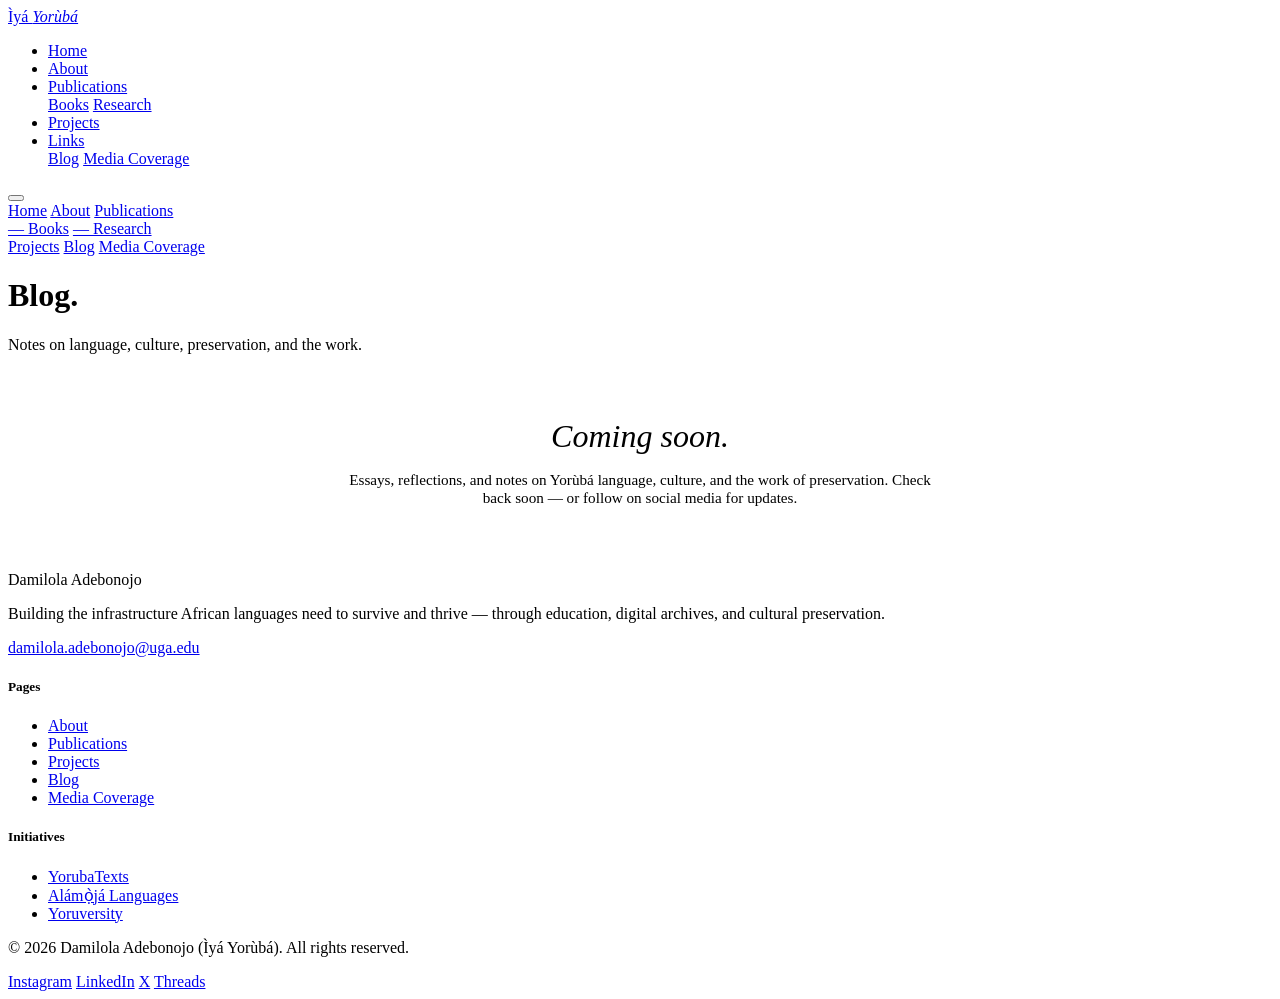
==== index.html @ c8ab8b86 "Initial site upload" ====
<!DOCTYPE html>
<html lang="en">
<head>
<meta charset="UTF-8"/>
<meta name="viewport" content="width=device-width,initial-scale=1"/>
<title>Blog — Ìyá Yorùbá</title>
<link rel="stylesheet" href="/css/style.css"/>
<link rel="stylesheet" />
<style>
.blog-grid {
  max-width: 1100px; margin: 0 auto;
  display: grid;
  grid-template-columns: repeat(3, 1fr);
  gap: 2rem;
}
.blog-card {
  background: var(--white);
  border: 1px solid var(--border);
  border-radius: 2px;
  overflow: hidden;
  transition: box-shadow .2s, transform .2s;
  cursor: pointer;
}
.blog-card:hover {
  box-shadow: 0 8px 32px rgba(44,24,16,.08);
  transform: translateY(-3px);
}
.blog-card-img {
  aspect-ratio: 16/9;
  background: var(--cream-dark);
  display: flex; align-items: center; justify-content: center;
  overflow: hidden;
}
.blog-card-img span {
  font-family: 'Cormorant Garamond', serif;
  font-size: 3rem;
  color: var(--border);
}
.blog-card-body { padding: 1.5rem; }
.blog-card-cat {
  font-size: .7rem; font-weight: 600;
  letter-spacing: .1em; text-transform: uppercase;
  color: var(--terra); margin-bottom: .6rem;
  display: block;
}
.blog-card-title {
  font-family: 'Cormorant Garamond', serif;
  font-size: 1.25rem; font-weight: 600;
  color: var(--brown); margin-bottom: .6rem;
  line-height: 1.3;
}
.blog-card-excerpt { font-size: .875rem; color: var(--muted); line-height: 1.65; margin-bottom: 1rem; }
.blog-card-date { font-size: .78rem; color: var(--border); }

.blog-empty {
  max-width: 600px; margin: 4rem auto; text-align: center;
}
.blog-empty h3 {
  font-family: 'Cormorant Garamond', serif;
  font-size: 2rem; font-weight: 400; font-style: italic;
  margin-bottom: 1rem;
}
.blog-empty p { font-size: .95rem; color: var(--muted); }

@media(max-width:768px){
  .blog-grid { grid-template-columns:1fr; }
}
</style>
</head>
<body class="page">
<nav class="nav">
  <a href="index.html" class="nav-brand">Ìyá <em>Yorùbá</em></a>
  <ul class="nav-links">
    <li class="nav-item"><a href="index.html">Home</a></li>
    <li class="nav-item"><a href="about.html">About</a></li>
    <li class="nav-item">
      <a href="publications.html">Publications</a>
      <div class="nav-dropdown">
        <a href="publications.html#books">Books</a>
        <a href="publications.html#research">Research</a>
      </div>
    </li>
    <li class="nav-item"><a href="projects.html">Projects</a></li>
    <li class="nav-item">
      <a href="#">Links</a>
      <div class="nav-dropdown">
        <a href="blog.html">Blog</a>
        <a href="media.html">Media Coverage</a>
      </div>
    </li>
  </ul>
  <button class="nav-hamburger" aria-label="Menu">
    <span></span><span></span><span></span>
  </button>
</nav>
<nav class="mobile-nav">
  <a href="index.html">Home</a>
  <a href="about.html">About</a>
  <a href="publications.html">Publications</a>
  <div class="mobile-sub">
    <a href="publications.html#books">&#8212; Books</a>
    <a href="publications.html#research">&#8212; Research</a>
  </div>
  <a href="projects.html">Projects</a>
  <a href="blog.html">Blog</a>
  <a href="media.html">Media Coverage</a>
</nav>
<main>

<div class="page-hero">
  <div class="section-inner">
    <h1>Blog.</h1>
    <p>Notes on language, culture, preservation, and the work.</p>
  </div>
</div>

<section class="section">
  <!-- When you have posts, replace the empty state with blog cards like the examples below -->

  <div class="blog-empty reveal">
    <h3>Coming soon.</h3>
    <p>Essays, reflections, and notes on Yorùbá language, culture, and the work of preservation. Check back soon — or follow on social media for updates.</p>
  </div>

  <!-- EXAMPLE CARDS — uncomment and populate when you have posts
  <div class="blog-grid">
    <article class="blog-card reveal">
      <div class="blog-card-img"><span>01</span></div>
      <div class="blog-card-body">
        <span class="blog-card-cat">Language</span>
        <h2 class="blog-card-title">Post title goes here</h2>
        <p class="blog-card-excerpt">Short excerpt — two to three sentences. Enough to make someone want to read more.</p>
        <p class="blog-card-date">April 2026</p>
      </div>
    </article>
  </div>
  -->
</section>

</main>
<script src="/js/components.js"></script>
<script src="/js/main.js"></script>
<footer>
  <div class="footer-inner">
    <div>
      <p class="footer-name">Damilola Adebonojo</p>
      <p class="footer-tagline">Building the infrastructure African languages need to survive and thrive — through education, digital archives, and cultural preservation.</p>
      <p class="footer-email" style="margin-top:1rem"><a href="mailto:damilola.adebonojo@uga.edu">damilola.adebonojo@uga.edu</a></p>
    </div>
    <div class="footer-col">
      <h5>Pages</h5>
      <ul>
        <li><a href="about.html">About</a></li>
        <li><a href="publications.html">Publications</a></li>
        <li><a href="projects.html">Projects</a></li>
        <li><a href="blog.html">Blog</a></li>
        <li><a href="media.html">Media Coverage</a></li>
      </ul>
    </div>
    <div class="footer-col">
      <h5>Initiatives</h5>
      <ul>
        <li><a href="https://yorubatexts.com" target="_blank" rel="noopener">YorubaTexts</a></li>
        <li><a href="https://alamojalanguages.com" target="_blank" rel="noopener">Alámọ̀já Languages</a></li>
        <li><a href="https://yoruversity.com" target="_blank" rel="noopener">Yoruversity</a></li>
      </ul>
    </div>
  </div>
  <div class="footer-bottom">
    <p>&copy; 2026 Damilola Adebonojo (Ìyá Yorùbá). All rights reserved.</p>
    <div class="footer-socials">
      <a href="https://www.instagram.com/iya_yoruba/" target="_blank" rel="noopener">Instagram</a>
      <a href="https://www.linkedin.com/in/iyayoruba/" target="_blank" rel="noopener">LinkedIn</a>
      <a href="https://www.x.com/iyayoruba" target="_blank" rel="noopener">X</a>
      <a href="https://www.threads.com/@iya_yoruba" target="_blank" rel="noopener">Threads</a>
    </div>
  </div>
</footer>
</body>
</html>
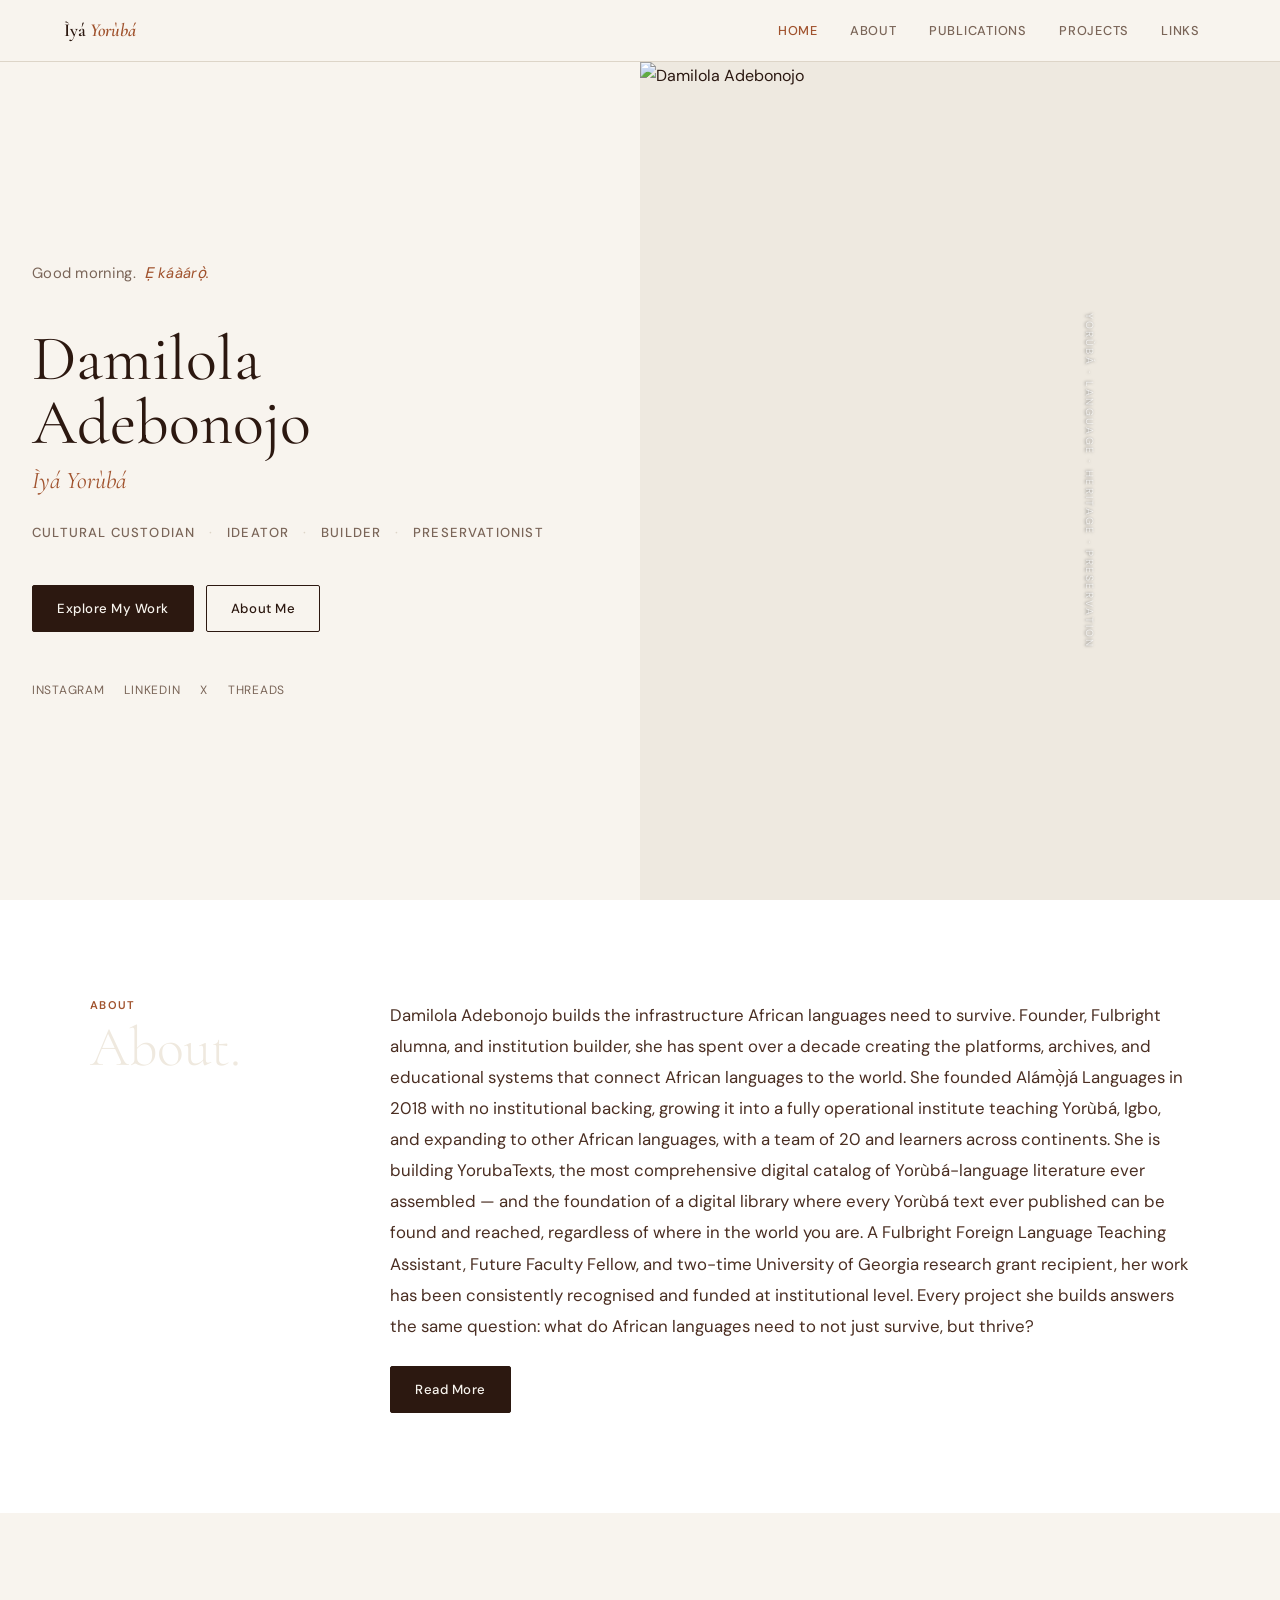
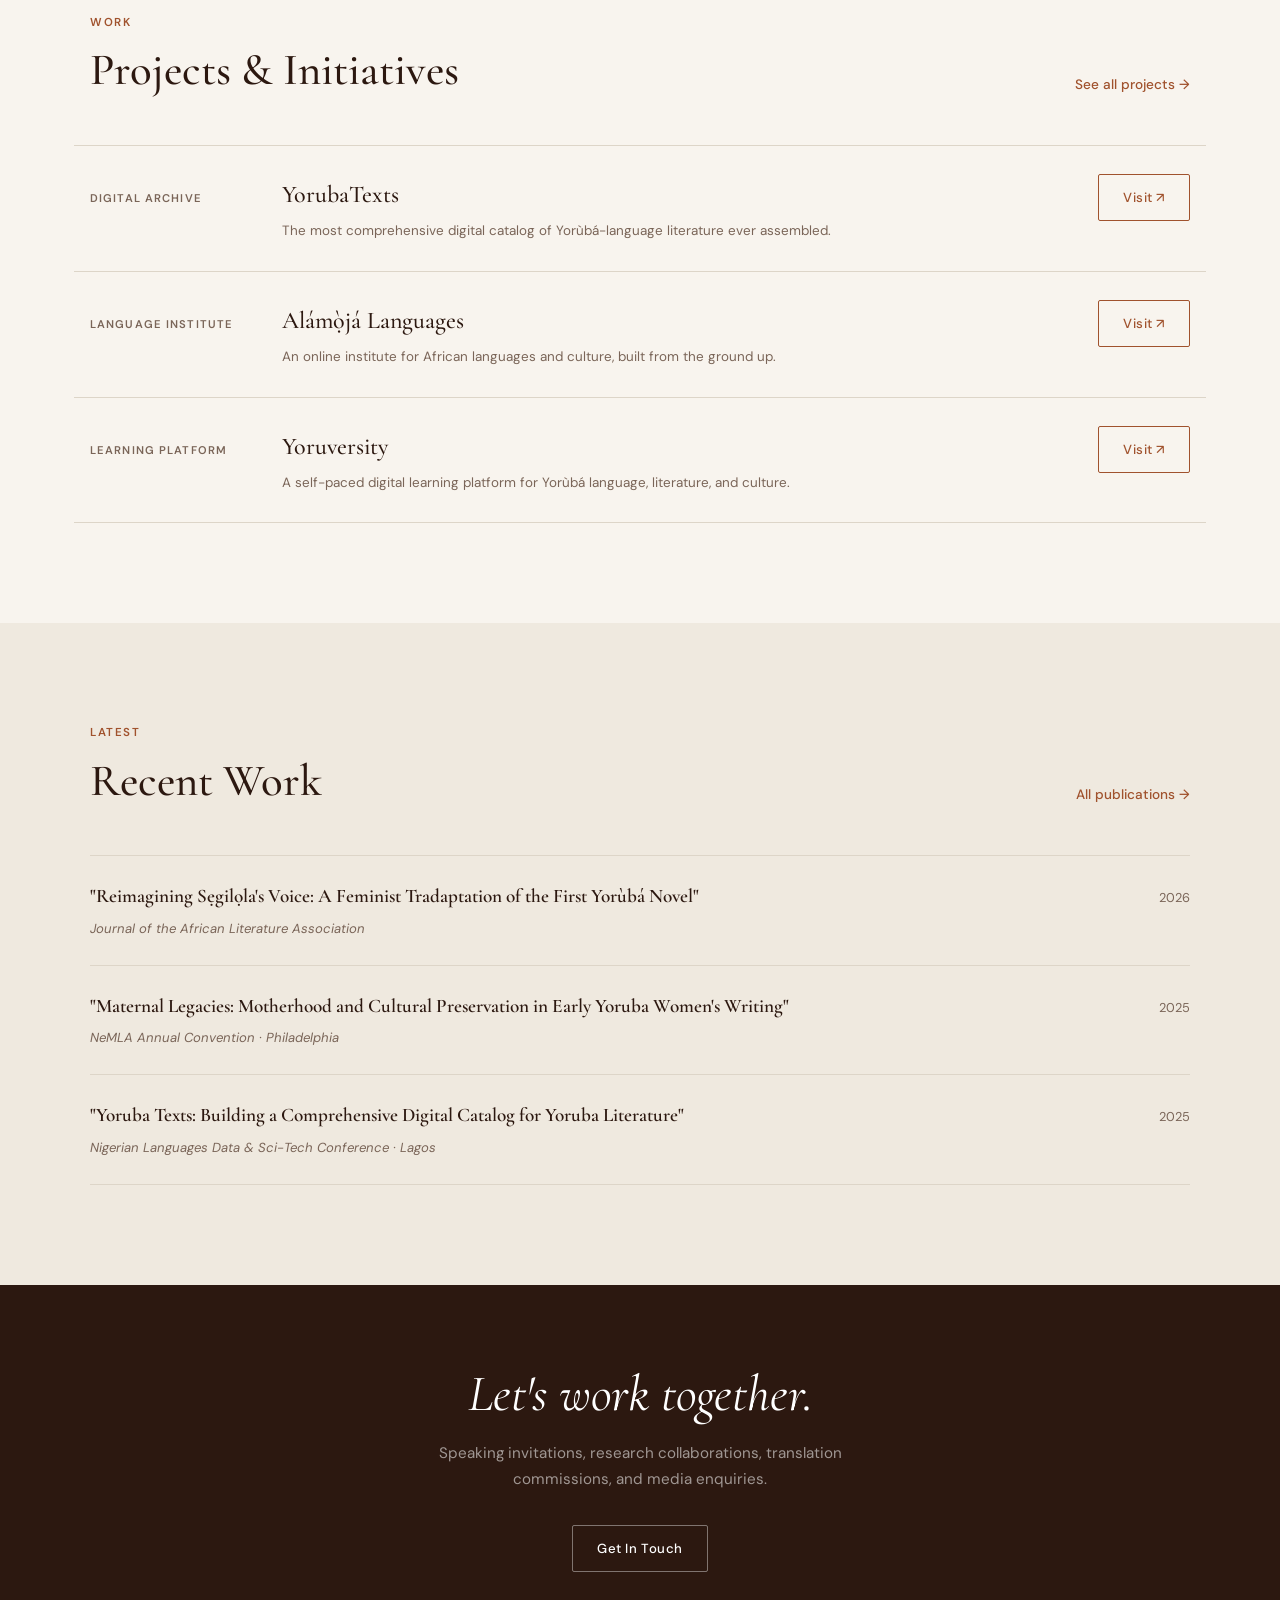
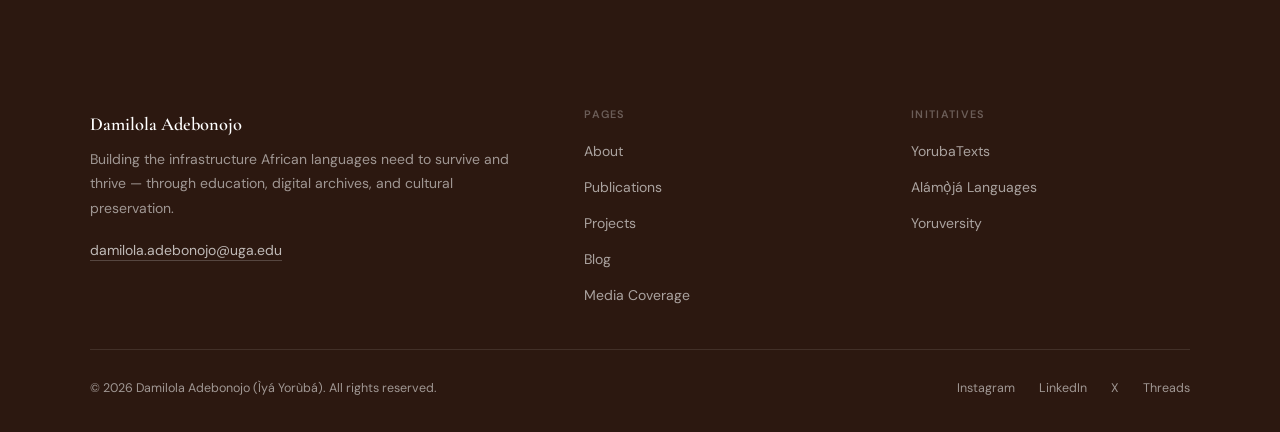
==== commit c2a8e2f4: "rebuild - fixed all pages" ====
--- a/index.html
+++ b/index.html
@@ -3,69 +3,8 @@
 <head>
 <meta charset="UTF-8"/>
 <meta name="viewport" content="width=device-width,initial-scale=1"/>
-<title>Blog — Ìyá Yorùbá</title>
-<link rel="stylesheet" href="/css/style.css"/>
-<link rel="stylesheet" />
-<style>
-.blog-grid {
-  max-width: 1100px; margin: 0 auto;
-  display: grid;
-  grid-template-columns: repeat(3, 1fr);
-  gap: 2rem;
-}
-.blog-card {
-  background: var(--white);
-  border: 1px solid var(--border);
-  border-radius: 2px;
-  overflow: hidden;
-  transition: box-shadow .2s, transform .2s;
-  cursor: pointer;
-}
-.blog-card:hover {
-  box-shadow: 0 8px 32px rgba(44,24,16,.08);
-  transform: translateY(-3px);
-}
-.blog-card-img {
-  aspect-ratio: 16/9;
-  background: var(--cream-dark);
-  display: flex; align-items: center; justify-content: center;
-  overflow: hidden;
-}
-.blog-card-img span {
-  font-family: 'Cormorant Garamond', serif;
-  font-size: 3rem;
-  color: var(--border);
-}
-.blog-card-body { padding: 1.5rem; }
-.blog-card-cat {
-  font-size: .7rem; font-weight: 600;
-  letter-spacing: .1em; text-transform: uppercase;
-  color: var(--terra); margin-bottom: .6rem;
-  display: block;
-}
-.blog-card-title {
-  font-family: 'Cormorant Garamond', serif;
-  font-size: 1.25rem; font-weight: 600;
-  color: var(--brown); margin-bottom: .6rem;
-  line-height: 1.3;
-}
-.blog-card-excerpt { font-size: .875rem; color: var(--muted); line-height: 1.65; margin-bottom: 1rem; }
-.blog-card-date { font-size: .78rem; color: var(--border); }
-
-.blog-empty {
-  max-width: 600px; margin: 4rem auto; text-align: center;
-}
-.blog-empty h3 {
-  font-family: 'Cormorant Garamond', serif;
-  font-size: 2rem; font-weight: 400; font-style: italic;
-  margin-bottom: 1rem;
-}
-.blog-empty p { font-size: .95rem; color: var(--muted); }
-
-@media(max-width:768px){
-  .blog-grid { grid-template-columns:1fr; }
-}
-</style>
+<title>Ìyá Yorùbá — Damilola Adebonojo</title>
+<link rel="stylesheet" href="style.css"/>
 </head>
 <body class="page">
 <nav class="nav">
@@ -98,8 +37,8 @@
   <a href="about.html">About</a>
   <a href="publications.html">Publications</a>
   <div class="mobile-sub">
-    <a href="publications.html#books">&#8212; Books</a>
-    <a href="publications.html#research">&#8212; Research</a>
+    <a href="publications.html#books">Books</a>
+    <a href="publications.html#research">Research</a>
   </div>
   <a href="projects.html">Projects</a>
   <a href="blog.html">Blog</a>
@@ -107,45 +46,120 @@
 </nav>
 <main>
 
-<div class="page-hero">
-  <div class="section-inner">
-    <h1>Blog.</h1>
-    <p>Notes on language, culture, preservation, and the work.</p>
+<section class="hero">
+  <div class="hero-left">
+    <p class="hero-greeting" id="greeting">Good morning. &nbsp;<em>Ẹ káàárọ̀.</em></p>
+    <h1 class="hero-name reveal">Damilola<br>Adebonojo</h1>
+    <p class="hero-alias reveal reveal-delay-1">Ìyá Yorùbá</p>
+    <p class="hero-roles reveal reveal-delay-2">
+      Cultural Custodian <span>·</span> Ideator <span>·</span> Builder <span>·</span> Preservationist
+    </p>
+    <div class="hero-ctas reveal reveal-delay-3">
+      <a href="projects.html" class="btn btn-dark">Explore My Work</a>
+      <a href="about.html" class="btn btn-outline">About Me</a>
+    </div>
+    <div class="hero-socials reveal reveal-delay-4">
+      <a href="https://www.instagram.com/iya_yoruba/" target="_blank" rel="noopener">Instagram</a>
+      <a href="https://www.linkedin.com/in/iyayoruba/" target="_blank" rel="noopener">LinkedIn</a>
+      <a href="https://www.x.com/iyayoruba" target="_blank" rel="noopener">X</a>
+      <a href="https://www.threads.com/@iya_yoruba" target="_blank" rel="noopener">Threads</a>
+    </div>
   </div>
-</div>
-
-<section class="section">
-  <!-- When you have posts, replace the empty state with blog cards like the examples below -->
-
-  <div class="blog-empty reveal">
-    <h3>Coming soon.</h3>
-    <p>Essays, reflections, and notes on Yorùbá language, culture, and the work of preservation. Check back soon — or follow on social media for updates.</p>
+  <div class="hero-right">
+    <img id="hero-photo" src="" alt="Damilola Adebonojo" class="hero-photo"/>
+    <span class="hero-vertical">Yorùbá · Language · Heritage · Preservation</span>
   </div>
-
-  <!-- EXAMPLE CARDS — uncomment and populate when you have posts
-  <div class="blog-grid">
-    <article class="blog-card reveal">
-      <div class="blog-card-img"><span>01</span></div>
-      <div class="blog-card-body">
-        <span class="blog-card-cat">Language</span>
-        <h2 class="blog-card-title">Post title goes here</h2>
-        <p class="blog-card-excerpt">Short excerpt — two to three sentences. Enough to make someone want to read more.</p>
-        <p class="blog-card-date">April 2026</p>
-      </div>
-    </article>
-  </div>
-  -->
 </section>
 
+<section class="home-about">
+  <div class="home-about-inner">
+    <div class="home-about-label reveal">
+      <span>About</span>
+      About.
+    </div>
+    <div class="home-about-body reveal">
+      <p>Damilola Adebonojo builds the infrastructure African languages need to survive. Founder, Fulbright alumna, and institution builder, she has spent over a decade creating the platforms, archives, and educational systems that connect African languages to the world. She founded Alámọ̀já Languages in 2018 with no institutional backing, growing it into a fully operational institute teaching Yorùbá, Igbo, and expanding to other African languages, with a team of 20 and learners across continents. She is building YorubaTexts, the most comprehensive digital catalog of Yorùbá-language literature ever assembled — and the foundation of a digital library where every Yorùbá text ever published can be found and reached, regardless of where in the world you are. A Fulbright Foreign Language Teaching Assistant, Future Faculty Fellow, and two-time University of Georgia research grant recipient, her work has been consistently recognised and funded at institutional level. Every project she builds answers the same question: what do African languages need to not just survive, but thrive?</p>
+      <a href="about.html" class="btn btn-dark">Read More</a>
+    </div>
+  </div>
+</section>
+
+<section class="home-projects">
+  <div class="home-projects-inner">
+    <div class="home-projects-header reveal">
+      <div>
+        <span class="section-eyebrow">Work</span>
+        <h2 class="section-title" style="margin-bottom:0">Projects &amp; Initiatives</h2>
+      </div>
+      <a href="projects.html" class="link-arrow">See all projects &rarr;</a>
+    </div>
+    <div class="project-list">
+      <div class="project-entry reveal">
+        <span class="project-entry-label">Digital Archive</span>
+        <div class="project-entry-name">YorubaTexts<small>The most comprehensive digital catalog of Yorùbá-language literature ever assembled.</small></div>
+        <a href="https://yorubatexts.com" target="_blank" rel="noopener" class="btn btn-ghost">Visit &nearr;</a>
+      </div>
+      <div class="project-entry reveal reveal-delay-1">
+        <span class="project-entry-label">Language Institute</span>
+        <div class="project-entry-name">Alámọ̀já Languages<small>An online institute for African languages and culture, built from the ground up.</small></div>
+        <a href="https://alamojalanguages.com" target="_blank" rel="noopener" class="btn btn-ghost">Visit &nearr;</a>
+      </div>
+      <div class="project-entry reveal reveal-delay-2">
+        <span class="project-entry-label">Learning Platform</span>
+        <div class="project-entry-name">Yoruversity<small>A self-paced digital learning platform for Yorùbá language, literature, and culture.</small></div>
+        <a href="https://yoruversity.com" target="_blank" rel="noopener" class="btn btn-ghost">Visit &nearr;</a>
+      </div>
+    </div>
+  </div>
+</section>
+
+<section class="home-recent">
+  <div class="home-recent-inner">
+    <div class="home-recent-header reveal">
+      <div>
+        <span class="section-eyebrow">Latest</span>
+        <h2 class="section-title" style="margin-bottom:0">Recent Work</h2>
+      </div>
+      <a href="publications.html" class="link-arrow">All publications &rarr;</a>
+    </div>
+    <div class="recent-list">
+      <div class="recent-item reveal">
+        <div>
+          <p class="recent-item-title">"Reimagining Sẹgilọla's Voice: A Feminist Tradaptation of the First Yorùbá Novel"</p>
+          <p class="recent-item-meta">Journal of the African Literature Association</p>
+        </div>
+        <span class="recent-item-year">2026</span>
+      </div>
+      <div class="recent-item reveal reveal-delay-1">
+        <div>
+          <p class="recent-item-title">"Maternal Legacies: Motherhood and Cultural Preservation in Early Yoruba Women's Writing"</p>
+          <p class="recent-item-meta">NeMLA Annual Convention · Philadelphia</p>
+        </div>
+        <span class="recent-item-year">2025</span>
+      </div>
+      <div class="recent-item reveal reveal-delay-2">
+        <div>
+          <p class="recent-item-title">"Yoruba Texts: Building a Comprehensive Digital Catalog for Yoruba Literature"</p>
+          <p class="recent-item-meta">Nigerian Languages Data &amp; Sci-Tech Conference · Lagos</p>
+        </div>
+        <span class="recent-item-year">2025</span>
+      </div>
+    </div>
+  </div>
+</section>
+
+<section class="contact-strip">
+  <h2>Let's work together.</h2>
+  <p>Speaking invitations, research collaborations, translation commissions, and media enquiries.</p>
+  <a href="mailto:damilola.adebonojo@uga.edu" class="btn btn-outline">Get In Touch</a>
+</section>
 </main>
-<script src="/js/components.js"></script>
-<script src="/js/main.js"></script>
 <footer>
   <div class="footer-inner">
     <div>
       <p class="footer-name">Damilola Adebonojo</p>
       <p class="footer-tagline">Building the infrastructure African languages need to survive and thrive — through education, digital archives, and cultural preservation.</p>
-      <p class="footer-email" style="margin-top:1rem"><a href="mailto:damilola.adebonojo@uga.edu">damilola.adebonojo@uga.edu</a></p>
+      <p class="footer-email"><a href="mailto:damilola.adebonojo@uga.edu">damilola.adebonojo@uga.edu</a></p>
     </div>
     <div class="footer-col">
       <h5>Pages</h5>
@@ -176,5 +190,6 @@
     </div>
   </div>
 </footer>
+<script src="main.js"></script>
 </body>
-</html>
+</html>
--- a/style.css
+++ b/style.css
@@ -0,0 +1,403 @@
+@import url('https://fonts.googleapis.com/css2?family=Cormorant+Garamond:ital,wght@0,300;0,400;0,500;0,600;0,700;1,300;1,400;1,600&family=DM+Sans:ital,opsz,wght@0,9..40,300;0,9..40,400;0,9..40,500;1,9..40,300&display=swap');
+
+:root {
+  --cream:       #F8F4EE;
+  --cream-dark:  #EFE9DF;
+  --white:       #FFFFFF;
+  --brown:       #2C1810;
+  --brown-mid:   #4A2E22;
+  --terra:       #A0522D;
+  --terra-light: #C47A52;
+  --terra-pale:  #F0DDD0;
+  --gold:        #B8963E;
+  --muted:       #7A6558;
+  --border:      #DDD5C8;
+  --nav-h:       62px;
+}
+
+*, *::before, *::after { box-sizing: border-box; margin: 0; padding: 0; }
+html { scroll-behavior: smooth; }
+body {
+  font-family: 'DM Sans', sans-serif;
+  background: var(--cream);
+  color: var(--brown);
+  font-size: 16px;
+  line-height: 1.75;
+  overflow-x: hidden;
+}
+img { display: block; max-width: 100%; }
+a { color: inherit; text-decoration: none; }
+ul { list-style: none; }
+h1,h2,h3,h4,h5 { font-family: 'Cormorant Garamond', serif; line-height: 1.15; }
+
+/* Empty image placeholder */
+img[src=""], img:not([src]) {
+  background: var(--cream-dark);
+  min-height: 200px;
+}
+
+/* NAV */
+.nav {
+  position: fixed; top: 0; left: 0; right: 0; z-index: 200;
+  height: var(--nav-h);
+  display: flex; align-items: center; justify-content: space-between;
+  padding: 0 5%;
+  background: rgba(248,244,238,0.96);
+  backdrop-filter: blur(12px);
+  border-bottom: 1px solid var(--border);
+}
+.nav-brand {
+  font-family: 'Cormorant Garamond', serif;
+  font-size: 1.15rem; font-weight: 600;
+  color: var(--brown); white-space: nowrap; flex-shrink: 0;
+}
+.nav-brand em { font-style: italic; color: var(--terra); }
+
+.nav-links { display: flex; gap: 0; align-items: center; }
+.nav-item { position: relative; }
+.nav-item > a {
+  display: block; padding: 0 1rem;
+  font-size: .8rem; font-weight: 500;
+  letter-spacing: .06em; text-transform: uppercase;
+  color: var(--muted);
+  height: var(--nav-h); line-height: var(--nav-h);
+  transition: color .2s; white-space: nowrap;
+}
+.nav-item > a:hover, .nav-item > a.active { color: var(--terra); }
+
+.nav-dropdown {
+  position: absolute; top: calc(var(--nav-h) - 1px); left: 0;
+  min-width: 180px; background: var(--white);
+  border: 1px solid var(--border); border-top: 2px solid var(--terra);
+  padding: .5rem 0;
+  opacity: 0; visibility: hidden; transform: translateY(6px);
+  transition: all .2s; z-index: 300;
+}
+.nav-item:hover .nav-dropdown { opacity: 1; visibility: visible; transform: translateY(0); }
+.nav-dropdown a {
+  display: block; padding: .6rem 1.25rem;
+  font-size: .8rem; font-weight: 500;
+  color: var(--muted); transition: color .15s, background .15s;
+}
+.nav-dropdown a:hover { color: var(--terra); background: var(--cream); }
+
+.nav-hamburger {
+  display: none; flex-direction: column; gap: 5px;
+  background: none; border: none; cursor: pointer; padding: 4px; flex-shrink: 0;
+}
+.nav-hamburger span { display: block; width: 22px; height: 1.5px; background: var(--brown); border-radius: 1px; }
+
+/* MOBILE NAV */
+.mobile-nav {
+  display: none; position: fixed;
+  top: var(--nav-h); left: 0; right: 0; bottom: 0;
+  background: var(--cream); z-index: 199;
+  padding: 2rem 5%; flex-direction: column;
+  border-top: 1px solid var(--border); overflow-y: auto;
+}
+.mobile-nav.open { display: flex; }
+.mobile-nav > a {
+  font-family: 'Cormorant Garamond', serif;
+  font-size: 1.75rem; font-weight: 400; color: var(--brown);
+  padding: .65rem 0; border-bottom: 1px solid var(--border); transition: color .2s;
+}
+.mobile-nav > a:hover { color: var(--terra); }
+.mobile-sub { display: flex; flex-direction: column; padding-left: 1.5rem; }
+.mobile-sub a {
+  font-family: 'Cormorant Garamond', serif;
+  font-size: 1.2rem; color: var(--muted);
+  padding: .4rem 0; border-bottom: 1px solid var(--cream-dark);
+}
+.mobile-sub a:hover { color: var(--terra); }
+
+/* PAGE */
+.page { padding-top: var(--nav-h); min-height: 100vh; }
+.section { padding: 90px 5%; }
+.section-inner { max-width: 1100px; margin: 0 auto; }
+.narrow { max-width: 720px; margin: 0 auto; }
+
+.section-eyebrow {
+  font-size: .72rem; font-weight: 600; letter-spacing: .14em;
+  text-transform: uppercase; color: var(--terra);
+  margin-bottom: .75rem; display: block;
+}
+.section-title { font-size: clamp(1.8rem,3.5vw,2.8rem); font-weight: 500; margin-bottom: 1.5rem; }
+.section-lead { font-size: 1rem; color: var(--muted); line-height: 1.8; max-width: 620px; margin-bottom: 3rem; }
+
+.page-hero { padding: 80px 5% 60px; border-bottom: 1px solid var(--border); }
+.page-hero h1 { font-size: clamp(2.5rem,5vw,4rem); font-weight: 400; font-style: italic; margin-bottom: .75rem; }
+.page-hero p { font-size: 1rem; color: var(--muted); max-width: 560px; }
+
+/* BUTTONS */
+.btn {
+  display: inline-flex; align-items: center; gap: 7px;
+  padding: .7rem 1.5rem;
+  font-family: 'DM Sans', sans-serif; font-size: .825rem; font-weight: 500;
+  letter-spacing: .04em; border-radius: 2px; cursor: pointer;
+  transition: all .2s; border: 1.5px solid transparent; white-space: nowrap;
+  text-decoration: none;
+}
+.btn-dark  { background: var(--brown); color: var(--cream); border-color: var(--brown); }
+.btn-dark:hover  { background: var(--brown-mid); border-color: var(--brown-mid); }
+.btn-outline { background: transparent; color: var(--brown); border-color: var(--brown); }
+.btn-outline:hover { background: var(--brown); color: var(--cream); }
+.btn-terra { background: var(--terra); color: #fff; border-color: var(--terra); }
+.btn-terra:hover { background: #8B4220; border-color: #8B4220; }
+.btn-ghost { background: transparent; color: var(--terra); border-color: var(--terra); }
+.btn-ghost:hover { background: var(--terra); color: #fff; }
+.btn-muted { background: var(--cream-dark); color: var(--muted); border-color: var(--cream-dark); cursor: default; pointer-events: none; }
+
+.link-arrow {
+  font-size: .85rem; font-weight: 500; color: var(--terra);
+  display: inline-flex; align-items: center; gap: 5px; transition: gap .2s;
+}
+.link-arrow:hover { gap: 9px; }
+
+/* FOOTER */
+footer { background: var(--brown); color: rgba(255,255,255,.55); padding: 3.5rem 5% 2rem; }
+.footer-inner {
+  max-width: 1100px; margin: 0 auto;
+  display: grid; grid-template-columns: 1.6fr 1fr 1fr;
+  gap: 3rem; padding-bottom: 2.5rem;
+  border-bottom: 1px solid rgba(255,255,255,.1); margin-bottom: 1.75rem;
+}
+.footer-name { font-family: 'Cormorant Garamond', serif; font-size: 1.15rem; font-weight: 600; color: #fff; margin-bottom: .4rem; }
+.footer-tagline { font-size: .875rem; line-height: 1.75; }
+.footer-email { margin-top: 1rem; }
+.footer-email a { font-size: .875rem; color: rgba(255,255,255,.7); border-bottom: 1px solid rgba(255,255,255,.2); padding-bottom: 1px; transition: color .2s; }
+.footer-email a:hover { color: #fff; }
+.footer-col h5 { font-family: 'DM Sans', sans-serif; font-size: .68rem; font-weight: 600; letter-spacing: .12em; text-transform: uppercase; color: rgba(255,255,255,.3); margin-bottom: 1rem; }
+.footer-col ul { display: flex; flex-direction: column; gap: .5rem; }
+.footer-col a { font-size: .875rem; color: rgba(255,255,255,.6); transition: color .2s; }
+.footer-col a:hover { color: var(--terra-light); }
+.footer-bottom { max-width: 1100px; margin: 0 auto; display: flex; justify-content: space-between; align-items: center; font-size: .78rem; }
+.footer-socials { display: flex; gap: 1.5rem; }
+.footer-socials a { font-size: .78rem; transition: color .2s; }
+.footer-socials a:hover { color: var(--terra-light); }
+
+/* ANIMATIONS */
+.reveal { opacity: 0; transform: translateY(20px); transition: opacity .6s ease, transform .6s ease; }
+.reveal.visible { opacity: 1; transform: translateY(0); }
+.reveal-delay-1 { transition-delay: .1s; }
+.reveal-delay-2 { transition-delay: .2s; }
+.reveal-delay-3 { transition-delay: .3s; }
+.reveal-delay-4 { transition-delay: .4s; }
+
+/* ── HOMEPAGE ─────────────────────────────────────── */
+.hero {
+  min-height: calc(100vh - var(--nav-h));
+  display: grid; grid-template-columns: 1fr 1fr;
+}
+.hero-left {
+  display: flex; flex-direction: column; justify-content: center;
+  padding: 80px 6% 80px 5%;
+}
+.hero-greeting { font-size: .925rem; color: var(--muted); margin-bottom: 2.5rem; letter-spacing: .02em; }
+.hero-greeting em { font-style: italic; color: var(--terra); }
+.hero-name { font-family: 'Cormorant Garamond', serif; font-size: clamp(3rem,5vw,5.5rem); font-weight: 400; line-height: 1; color: var(--brown); margin-bottom: .3rem; }
+.hero-alias { font-family: 'Cormorant Garamond', serif; font-size: clamp(1.1rem,2vw,1.5rem); font-style: italic; color: var(--terra); margin-bottom: 1.25rem; }
+.hero-roles { font-size: .82rem; font-weight: 500; letter-spacing: .09em; color: var(--muted); text-transform: uppercase; margin-bottom: 2.5rem; }
+.hero-roles span { color: var(--border); margin: 0 .6rem; }
+.hero-ctas { display: flex; gap: .75rem; flex-wrap: wrap; margin-bottom: 3rem; }
+.hero-socials { display: flex; gap: 1.25rem; }
+.hero-socials a { font-size: .75rem; letter-spacing: .06em; text-transform: uppercase; color: var(--muted); transition: color .2s; }
+.hero-socials a:hover { color: var(--terra); }
+.hero-right { position: relative; background: var(--cream-dark); overflow: hidden; }
+.hero-photo { width: 100%; height: 100%; object-fit: cover; object-position: top center; filter: grayscale(10%); }
+.hero-vertical {
+  position: absolute; right: 1.5rem; top: 50%;
+  transform: translateY(-50%) rotate(90deg);
+  font-size: .65rem; letter-spacing: .22em; text-transform: uppercase;
+  color: rgba(255,255,255,.7); white-space: nowrap;
+  text-shadow: 0 1px 3px rgba(0,0,0,.5);
+}
+
+/* HOME ABOUT */
+.home-about { padding: 100px 5%; background: var(--white); }
+.home-about-inner { max-width: 1100px; margin: 0 auto; display: grid; grid-template-columns: 220px 1fr; gap: 5rem; align-items: start; }
+.home-about-label { font-family: 'Cormorant Garamond', serif; font-size: 3.5rem; font-weight: 300; color: var(--cream-dark); line-height: 1; position: sticky; top: 100px; }
+.home-about-label span { display: block; font-family: 'DM Sans', sans-serif; font-size: .7rem; font-weight: 600; letter-spacing: .12em; text-transform: uppercase; color: var(--terra); margin-bottom: .5rem; }
+.home-about-body p { font-size: 1.05rem; line-height: 1.85; color: var(--brown-mid); margin-bottom: 1.5rem; }
+
+/* HOME PROJECTS */
+.home-projects { padding: 100px 5%; background: var(--cream); }
+.home-projects-inner { max-width: 1100px; margin: 0 auto; }
+.home-projects-header { display: flex; justify-content: space-between; align-items: flex-end; margin-bottom: 3rem; }
+.project-list { display: flex; flex-direction: column; }
+.project-entry {
+  display: grid; grid-template-columns: 160px 1fr auto;
+  align-items: baseline; gap: 2rem;
+  padding: 1.75rem 1rem; margin: 0 -1rem;
+  border-bottom: 1px solid var(--border); transition: background .2s;
+}
+.project-entry:first-child { border-top: 1px solid var(--border); }
+.project-entry:hover { background: var(--white); }
+.project-entry-label { font-size: .7rem; font-weight: 600; letter-spacing: .1em; text-transform: uppercase; color: var(--muted); }
+.project-entry-name { font-family: 'Cormorant Garamond', serif; font-size: 1.5rem; font-weight: 500; color: var(--brown); }
+.project-entry-name small { display: block; font-family: 'DM Sans', sans-serif; font-size: .84rem; font-weight: 400; color: var(--muted); margin-top: .2rem; }
+
+/* HOME RECENT */
+.home-recent { padding: 100px 5%; background: var(--cream-dark); }
+.home-recent-inner { max-width: 1100px; margin: 0 auto; }
+.home-recent-header { display: flex; justify-content: space-between; align-items: flex-end; margin-bottom: 3rem; }
+.recent-list { display: flex; flex-direction: column; }
+.recent-item { display: grid; grid-template-columns: 1fr auto; gap: 2rem; align-items: baseline; padding: 1.5rem 0; border-bottom: 1px solid var(--border); }
+.recent-item:first-child { border-top: 1px solid var(--border); }
+.recent-item-title { font-family: 'Cormorant Garamond', serif; font-size: 1.2rem; font-weight: 600; color: var(--brown); margin-bottom: .25rem; }
+.recent-item-meta { font-size: .82rem; color: var(--muted); font-style: italic; }
+.recent-item-year { font-size: .8rem; color: var(--muted); white-space: nowrap; }
+
+/* CONTACT STRIP */
+.contact-strip { padding: 80px 5%; background: var(--brown); text-align: center; }
+.contact-strip h2 { font-family: 'Cormorant Garamond', serif; font-size: clamp(2rem,4vw,3.5rem); font-weight: 400; font-style: italic; color: #fff; margin-bottom: 1rem; }
+.contact-strip p { font-size: .95rem; color: rgba(255,255,255,.55); margin-bottom: 2rem; max-width: 480px; margin-left: auto; margin-right: auto; }
+.contact-strip .btn-outline { color: #fff; border-color: rgba(255,255,255,.4); }
+.contact-strip .btn-outline:hover { background: #fff; color: var(--brown); }
+
+/* ── ABOUT PAGE ────────────────────────────────────── */
+.about-layout { max-width: 1100px; margin: 0 auto; display: grid; grid-template-columns: 280px 1fr; gap: 5rem; align-items: start; }
+.about-sidebar { position: sticky; top: 90px; }
+.about-photo { width: 100%; aspect-ratio: 3/4; object-fit: cover; border-radius: 2px; margin-bottom: 1.25rem; background: var(--cream-dark); }
+.about-sidebar-links { display: flex; flex-direction: column; gap: .6rem; margin-top: 1rem; }
+.about-sidebar-links a { font-size: .825rem; color: var(--muted); display: flex; align-items: center; gap: .5rem; transition: color .2s; }
+.about-sidebar-links a:hover { color: var(--terra); }
+.about-body h2 { font-size: clamp(1.8rem,3vw,2.5rem); font-weight: 400; font-style: italic; margin-bottom: 2rem; }
+.about-body p { font-size: 1.05rem; line-height: 1.85; color: var(--brown-mid); margin-bottom: 1.5rem; }
+
+/* TIMELINE */
+.timeline-wrap { padding: 3rem 0 0; }
+.timeline-wrap h3 { font-size: .78rem; font-weight: 600; letter-spacing: .12em; text-transform: uppercase; color: var(--terra); margin-bottom: 2rem; }
+.timeline { position: relative; padding-left: 1.5rem; }
+.timeline::before { content: ''; position: absolute; left: 0; top: 8px; bottom: 8px; width: 1px; background: var(--border); }
+.tl-item { position: relative; padding-bottom: 2rem; padding-left: 1.5rem; }
+.tl-item::before { content: ''; position: absolute; left: -1.5rem; top: 8px; width: 7px; height: 7px; border-radius: 50%; background: var(--terra); border: 2px solid var(--cream); box-shadow: 0 0 0 2px var(--terra); }
+.tl-year { font-size: .78rem; font-weight: 600; letter-spacing: .08em; color: var(--gold); margin-bottom: .2rem; display: block; }
+.tl-title { font-family: 'Cormorant Garamond', serif; font-size: 1.1rem; font-weight: 600; color: var(--brown); }
+.tl-sub { font-size: .875rem; color: var(--muted); }
+
+/* AWARDS GRID */
+.awards-grid { display: grid; grid-template-columns: 1fr 1fr; gap: 1px; background: var(--border); border: 1px solid var(--border); border-radius: 2px; overflow: hidden; margin-top: 2.5rem; }
+.award-item { background: var(--cream); padding: 1.25rem 1.5rem; transition: background .2s; }
+.award-item:hover { background: var(--white); }
+.award-year { font-size: .75rem; color: var(--gold); font-weight: 600; margin-bottom: .25rem; }
+.award-name { font-family: 'Cormorant Garamond', serif; font-size: 1rem; font-weight: 600; color: var(--brown); margin-bottom: .2rem; }
+.award-by { font-size: .825rem; color: var(--muted); }
+
+/* TEACHING (inside about) */
+.teaching-quote { background: var(--white); border: 1px solid var(--border); border-radius: 2px; padding: 2.5rem 3rem; margin: 3rem 0 2rem; position: relative; }
+.teaching-quote::before { content: '\201C'; font-family: 'Cormorant Garamond', serif; font-size: 8rem; line-height: 1; color: var(--terra-pale); position: absolute; top: 1rem; left: 2rem; }
+.teaching-quote blockquote { font-family: 'Cormorant Garamond', serif; font-size: 1.4rem; font-style: italic; color: var(--brown); line-height: 1.5; margin-bottom: 1.25rem; padding-top: 1.5rem; }
+.teaching-quote p { font-size: .95rem; color: var(--brown-mid); line-height: 1.8; }
+.pillars { display: grid; grid-template-columns: repeat(3,1fr); gap: 1px; background: var(--border); border: 1px solid var(--border); border-radius: 2px; overflow: hidden; margin-bottom: 2.5rem; }
+.pillar { background: var(--cream); padding: 1.75rem; transition: background .2s; }
+.pillar:hover { background: var(--white); }
+.pillar h4 { font-size: 1rem; font-weight: 600; color: var(--brown); margin-bottom: .5rem; }
+.pillar p { font-size: .875rem; color: var(--muted); }
+.rating-bar { background: var(--white); border: 1px solid var(--border); border-radius: 2px; padding: 2rem 3rem; display: flex; align-items: center; gap: 3rem; margin-bottom: 2.5rem; }
+.rating-number { font-family: 'Cormorant Garamond', serif; font-size: 4rem; font-weight: 300; color: var(--brown); line-height: 1; }
+.rating-number span { font-size: 1.5rem; color: var(--muted); }
+.rating-label { font-size: .875rem; color: var(--muted); max-width: 220px; }
+.courses-grid { display: grid; grid-template-columns: 1fr 1fr; gap: 1rem; margin-bottom: 2.5rem; }
+.course-card { background: var(--white); border: 1px solid var(--border); border-radius: 2px; padding: 1.5rem; display: flex; justify-content: space-between; align-items: flex-start; gap: 1rem; transition: border-color .2s; }
+.course-card:hover { border-color: var(--terra); }
+.course-card h4 { font-size: 1rem; font-weight: 600; color: var(--brown); margin-bottom: .3rem; }
+.course-card p { font-size: .85rem; color: var(--muted); }
+.course-level { flex-shrink: 0; font-size: .7rem; font-weight: 600; letter-spacing: .08em; text-transform: uppercase; color: var(--terra); border: 1px solid var(--terra-pale); background: var(--terra-pale); border-radius: 2px; padding: .2rem .6rem; white-space: nowrap; }
+.testimonial { background: var(--white); border: 1px solid var(--border); border-radius: 2px; padding: 2rem; margin-bottom: 1rem; }
+.testimonial p { font-family: 'Cormorant Garamond', serif; font-size: 1.15rem; font-style: italic; color: var(--brown-mid); line-height: 1.7; margin-bottom: 1rem; }
+.testimonial-attr { font-size: .8rem; color: var(--muted); }
+
+/* ── PROJECTS PAGE ─────────────────────────────────── */
+.project-block { padding: 100px 5%; border-bottom: 1px solid var(--border); }
+.project-block:nth-child(even) { background: var(--white); }
+.project-block-inner { max-width: 1100px; margin: 0 auto; display: grid; grid-template-columns: 1fr 1fr; gap: 5rem; align-items: center; }
+.project-block:nth-child(even) .project-block-inner { direction: rtl; }
+.project-block:nth-child(even) .project-block-inner > * { direction: ltr; }
+.project-img { border-radius: 2px; overflow: hidden; aspect-ratio: 4/3; background: var(--cream-dark); }
+.project-img img { width: 100%; height: 100%; object-fit: cover; transition: transform .5s ease; background: var(--cream-dark); }
+.project-img:hover img { transform: scale(1.03); }
+.project-category { font-size: .72rem; font-weight: 600; letter-spacing: .12em; text-transform: uppercase; color: var(--terra); margin-bottom: .75rem; display: block; }
+.project-name { font-size: clamp(2rem,3vw,3rem); font-weight: 400; color: var(--brown); margin-bottom: 1.25rem; }
+.project-desc { font-size: 1rem; line-height: 1.85; color: var(--brown-mid); margin-bottom: 1.5rem; }
+.project-bullets { display: flex; flex-direction: column; gap: .5rem; margin-bottom: 2rem; }
+.project-bullets li { display: flex; align-items: baseline; gap: .75rem; font-size: .9rem; color: var(--brown-mid); }
+.project-bullets li::before { content: '—'; color: var(--terra); flex-shrink: 0; }
+
+/* ── PUBLICATIONS PAGE ─────────────────────────────── */
+.books-grid { display: grid; grid-template-columns: repeat(4,1fr); gap: 1.5rem; margin-bottom: 2rem; }
+.book-card { background: var(--white); border: 1px solid var(--border); border-radius: 2px; overflow: hidden; display: flex; flex-direction: column; transition: box-shadow .2s, transform .2s; }
+.book-card:hover { box-shadow: 0 8px 30px rgba(44,24,16,.1); transform: translateY(-3px); }
+.book-cover { aspect-ratio: 3/4; background: var(--cream-dark); display: flex; align-items: center; justify-content: center; overflow: hidden; }
+.book-cover img { width: 100%; height: 100%; object-fit: cover; background: var(--cream-dark); }
+.book-cover-placeholder { font-family: 'Cormorant Garamond', serif; font-size: 1.25rem; font-weight: 400; color: var(--muted); text-align: center; padding: 1rem; line-height: 1.4; }
+.book-body { padding: 1.25rem; flex: 1; display: flex; flex-direction: column; gap: .4rem; }
+.book-title { font-family: 'Cormorant Garamond', serif; font-size: 1.05rem; font-weight: 600; color: var(--brown); line-height: 1.25; }
+.book-publisher { font-size: .78rem; color: var(--muted); }
+.book-footer { padding: .75rem 1.25rem; border-top: 1px solid var(--border); }
+
+.filter-tabs { display: flex; gap: .5rem; margin-bottom: 2.5rem; flex-wrap: wrap; }
+.filter-tab { padding: .45rem 1.1rem; border-radius: 2px; font-size: .75rem; font-weight: 600; letter-spacing: .06em; text-transform: uppercase; border: 1.5px solid var(--border); background: transparent; color: var(--muted); cursor: pointer; font-family: 'DM Sans', sans-serif; transition: all .2s; }
+.filter-tab:hover, .filter-tab.active { background: var(--terra); color: #fff; border-color: var(--terra); }
+
+.pub-item { display: grid; grid-template-columns: 1fr auto; gap: 2rem; align-items: start; padding: 1.25rem 0; border-bottom: 1px solid var(--border); }
+.pub-title { font-family: 'Cormorant Garamond', serif; font-size: 1.1rem; font-weight: 600; color: var(--brown); margin-bottom: .3rem; }
+.pub-title a { border-bottom: 1px solid var(--border); transition: border-color .2s; }
+.pub-title a:hover { border-color: var(--terra); color: var(--terra); }
+.pub-meta { font-size: .85rem; color: var(--muted); font-style: italic; }
+.pub-badge { display: inline-block; padding: .2rem .65rem; font-size: .68rem; font-weight: 700; letter-spacing: .06em; text-transform: uppercase; border-radius: 2px; white-space: nowrap; align-self: start; }
+.badge-pub { background: #EAF3E8; color: #2E6B26; }
+.badge-forth { background: #FFF4E0; color: #8B5E00; }
+.badge-review { background: #EAF0FB; color: #1A4A8B; }
+.badge-progress { background: var(--terra-pale); color: var(--terra); }
+
+.conf-item { padding: 1.25rem 0; border-bottom: 1px solid var(--border); }
+.conf-title { font-family: 'Cormorant Garamond', serif; font-size: 1.05rem; font-weight: 600; color: var(--brown); margin-bottom: .3rem; }
+.conf-meta { font-size: .85rem; color: var(--muted); }
+
+/* ── MEDIA PAGE ────────────────────────────────────── */
+.media-grid { display: grid; grid-template-columns: 1fr 1fr; gap: 1px; background: var(--border); border: 1px solid var(--border); border-radius: 2px; overflow: hidden; }
+.media-card { background: var(--white); padding: 2rem; display: flex; flex-direction: column; gap: .75rem; transition: background .2s; }
+.media-card:hover { background: var(--cream); }
+.media-card-type { font-size: .68rem; font-weight: 700; letter-spacing: .12em; text-transform: uppercase; color: var(--terra); }
+.media-card-title { font-family: 'Cormorant Garamond', serif; font-size: 1.15rem; font-weight: 600; color: var(--brown); line-height: 1.3; }
+.media-card-outlet { font-size: .875rem; color: var(--muted); font-style: italic; }
+.media-card-desc { font-size: .875rem; color: var(--brown-mid); line-height: 1.7; flex: 1; }
+.media-card-footer { display: flex; justify-content: space-between; align-items: center; margin-top: auto; padding-top: .5rem; }
+.media-card-date { font-size: .78rem; color: var(--border); }
+
+/* BLOG */
+.blog-empty { max-width: 600px; margin: 4rem auto; text-align: center; }
+.blog-empty h3 { font-family: 'Cormorant Garamond', serif; font-size: 2rem; font-weight: 400; font-style: italic; margin-bottom: 1rem; }
+.blog-empty p { font-size: .95rem; color: var(--muted); }
+
+/* RESPONSIVE */
+@media(max-width:900px){
+  .nav-links { display: none; }
+  .nav-hamburger { display: flex; }
+  .hero { grid-template-columns: 1fr; }
+  .hero-right { min-height: 60vw; }
+  .hero-left { padding: 60px 5%; }
+  .home-about-inner { grid-template-columns: 1fr; gap: 2rem; }
+  .home-about-label { font-size: 2.5rem; position: static; }
+  .project-entry { grid-template-columns: 1fr; gap: .5rem; }
+  .recent-item { grid-template-columns: 1fr; }
+  .about-layout { grid-template-columns: 1fr; }
+  .about-sidebar { position: static; }
+  .about-photo { max-width: 260px; }
+  .project-block-inner { grid-template-columns: 1fr; direction: ltr !important; gap: 2.5rem; }
+  .project-block:nth-child(even) .project-block-inner > * { direction: ltr; }
+  .books-grid { grid-template-columns: repeat(2,1fr); }
+  .media-grid { grid-template-columns: 1fr; }
+  .awards-grid { grid-template-columns: 1fr; }
+  .pillars { grid-template-columns: 1fr; }
+  .courses-grid { grid-template-columns: 1fr; }
+  .footer-inner { grid-template-columns: 1fr 1fr; gap: 2rem; }
+  .rating-bar { flex-direction: column; align-items: flex-start; gap: 1rem; }
+}
+@media(max-width:600px){
+  .section { padding: 60px 5%; }
+  .books-grid { grid-template-columns: 1fr 1fr; }
+  .pub-item { grid-template-columns: 1fr; }
+  .footer-inner { grid-template-columns: 1fr; }
+  .footer-bottom { flex-direction: column; gap: .75rem; text-align: center; }
+}
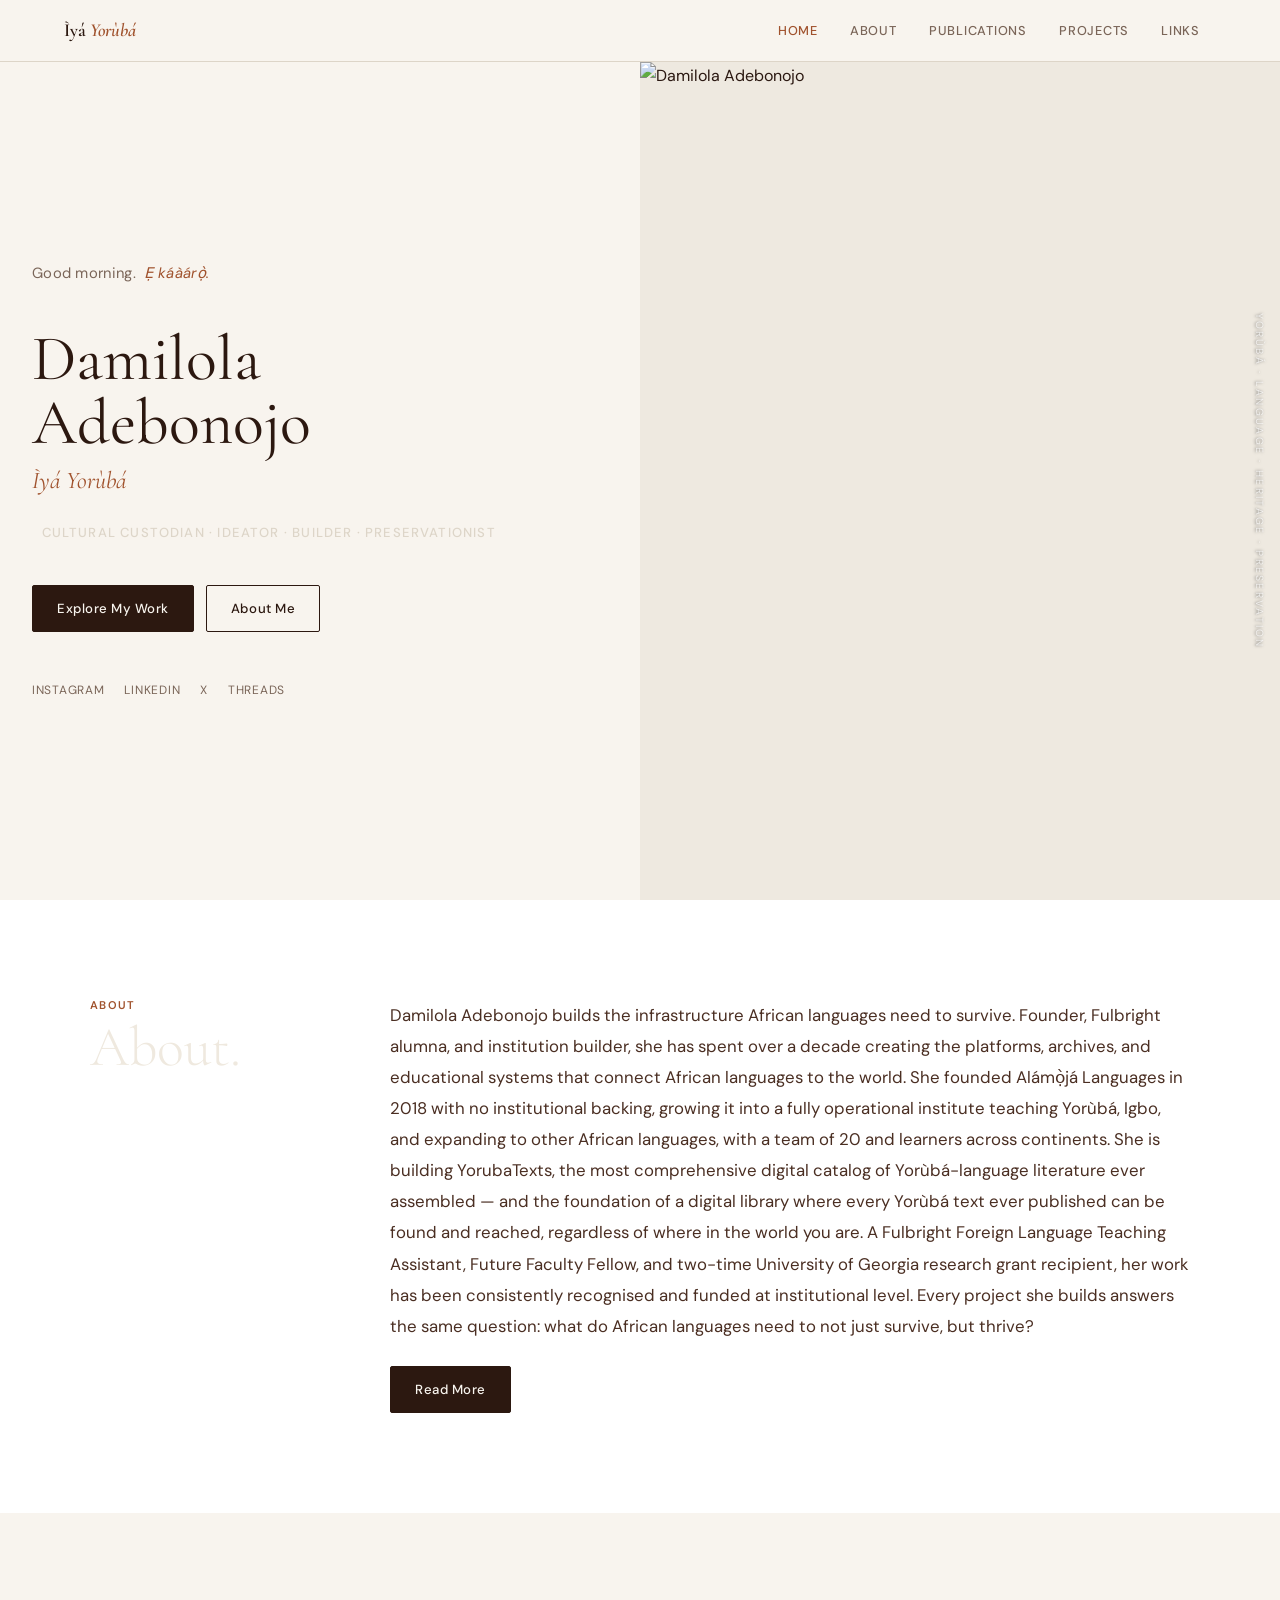
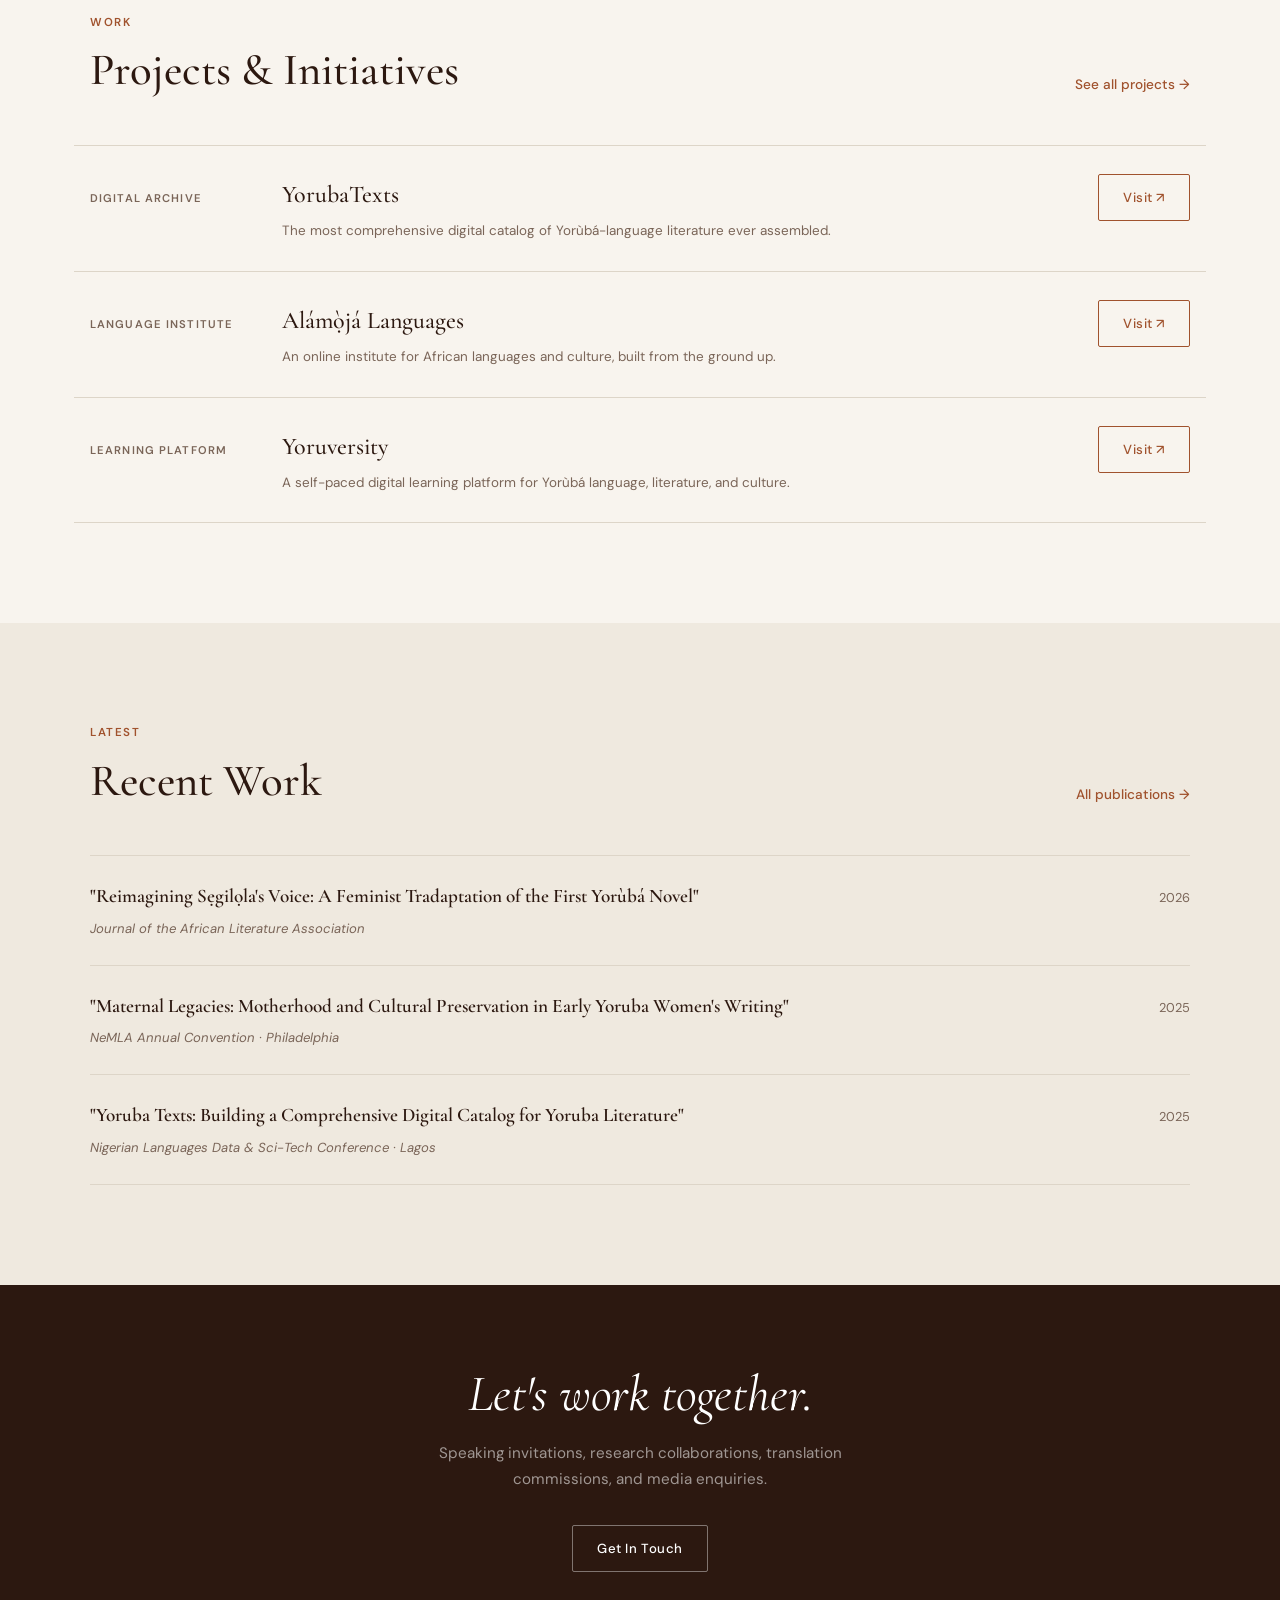
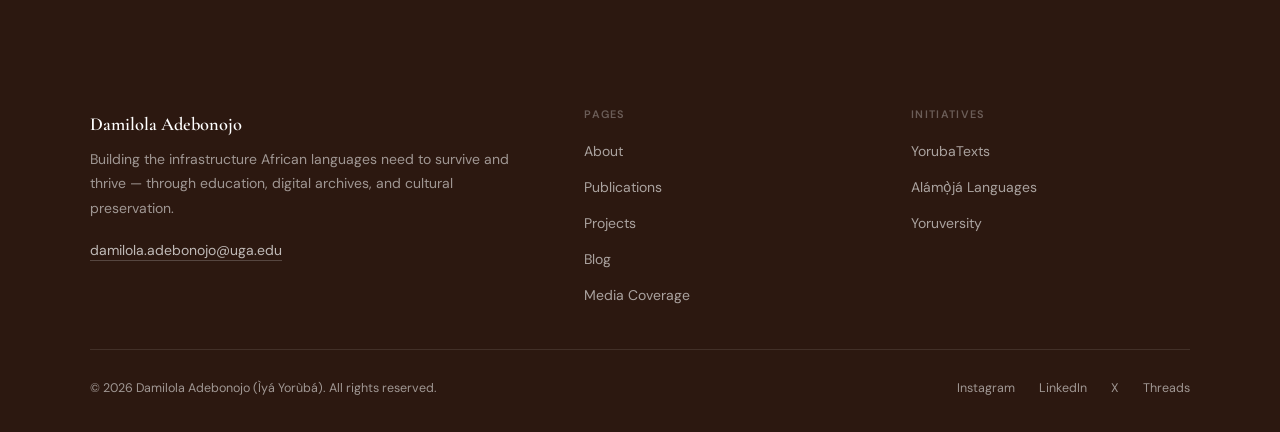
==== commit b3db6b34: "Update index.html" ====
--- a/index.html
+++ b/index.html
@@ -50,10 +50,8 @@
   <div class="hero-left">
     <p class="hero-greeting" id="greeting">Good morning. &nbsp;<em>Ẹ káàárọ̀.</em></p>
     <h1 class="hero-name reveal">Damilola<br>Adebonojo</h1>
-    <p class="hero-alias reveal reveal-delay-1">Ìyá Yorùbá</p>
-    <p class="hero-roles reveal reveal-delay-2">
-      Cultural Custodian <span>·</span> Ideator <span>·</span> Builder <span>·</span> Preservationist
-    </p>
+    <p class="hero-alias reveal reveal-delay-1"><span id="hero-alias-text">Ìyá Yorùbá</span></p>
+    <p class="hero-roles reveal reveal-delay-2"><span id="hero-roles-text">Cultural Custodian · Ideator · Builder · Preservationist</span></p>
     <div class="hero-ctas reveal reveal-delay-3">
       <a href="projects.html" class="btn btn-dark">Explore My Work</a>
       <a href="about.html" class="btn btn-outline">About Me</a>
@@ -67,7 +65,7 @@
   </div>
   <div class="hero-right">
     <img id="hero-photo" src="" alt="Damilola Adebonojo" class="hero-photo"/>
-    <span class="hero-vertical">Yorùbá · Language · Heritage · Preservation</span>
+    <span class="hero-vertical" id="hero-vertical-text">Yorùbá · Language · Heritage · Preservation</span>
   </div>
 </section>
 
@@ -78,7 +76,7 @@
       About.
     </div>
     <div class="home-about-body reveal">
-      <p>Damilola Adebonojo builds the infrastructure African languages need to survive. Founder, Fulbright alumna, and institution builder, she has spent over a decade creating the platforms, archives, and educational systems that connect African languages to the world. She founded Alámọ̀já Languages in 2018 with no institutional backing, growing it into a fully operational institute teaching Yorùbá, Igbo, and expanding to other African languages, with a team of 20 and learners across continents. She is building YorubaTexts, the most comprehensive digital catalog of Yorùbá-language literature ever assembled — and the foundation of a digital library where every Yorùbá text ever published can be found and reached, regardless of where in the world you are. A Fulbright Foreign Language Teaching Assistant, Future Faculty Fellow, and two-time University of Georgia research grant recipient, her work has been consistently recognised and funded at institutional level. Every project she builds answers the same question: what do African languages need to not just survive, but thrive?</p>
+      <p id="homepage-bio">Damilola Adebonojo builds the infrastructure African languages need to survive. Founder, Fulbright alumna, and institution builder, she has spent over a decade creating the platforms, archives, and educational systems that connect African languages to the world. She founded Alámọ̀já Languages in 2018 with no institutional backing, growing it into a fully operational institute teaching Yorùbá, Igbo, and expanding to other African languages, with a team of 20 and learners across continents. She is building YorubaTexts, the most comprehensive digital catalog of Yorùbá-language literature ever assembled — and the foundation of a digital library where every Yorùbá text ever published can be found and reached, regardless of where in the world you are. A Fulbright Foreign Language Teaching Assistant, Future Faculty Fellow, and two-time University of Georgia research grant recipient, her work has been consistently recognised and funded at institutional level. Every project she builds answers the same question: what do African languages need to not just survive, but thrive?</p>
       <a href="about.html" class="btn btn-dark">Read More</a>
     </div>
   </div>
@@ -93,7 +91,7 @@
       </div>
       <a href="projects.html" class="link-arrow">See all projects &rarr;</a>
     </div>
-    <div class="project-list">
+    <div class="project-list" id="projects-list-dynamic">
       <div class="project-entry reveal">
         <span class="project-entry-label">Digital Archive</span>
         <div class="project-entry-name">YorubaTexts<small>The most comprehensive digital catalog of Yorùbá-language literature ever assembled.</small></div>
@@ -149,16 +147,16 @@
 </section>
 
 <section class="contact-strip">
-  <h2>Let's work together.</h2>
-  <p>Speaking invitations, research collaborations, translation commissions, and media enquiries.</p>
-  <a href="mailto:damilola.adebonojo@uga.edu" class="btn btn-outline">Get In Touch</a>
+  <h2 id="contact-strip-heading">Let's work together.</h2>
+  <p id="contact-strip-text">Speaking invitations, research collaborations, translation commissions, and media enquiries.</p>
+  <a id="contact-strip-btn" href="mailto:damilola.adebonojo@uga.edu" class="btn btn-outline">Get In Touch</a>
 </section>
 </main>
 <footer>
   <div class="footer-inner">
     <div>
       <p class="footer-name">Damilola Adebonojo</p>
-      <p class="footer-tagline">Building the infrastructure African languages need to survive and thrive — through education, digital archives, and cultural preservation.</p>
+      <p class="footer-tagline"><span id="footer-tagline-text">Building the infrastructure African languages need to survive and thrive — through education, digital archives, and cultural preservation.</span></p>
       <p class="footer-email"><a href="mailto:damilola.adebonojo@uga.edu">damilola.adebonojo@uga.edu</a></p>
     </div>
     <div class="footer-col">
@@ -190,6 +188,7 @@
     </div>
   </div>
 </footer>
+<script src="supabase-loader.js"></script>
 <script src="main.js"></script>
 </body>
-</html>+</html>
--- a/style.css
+++ b/style.css
@@ -205,13 +205,19 @@
 .hero-right { position: relative; background: var(--cream-dark); overflow: hidden; }
 .hero-photo { width: 100%; height: 100%; object-fit: cover; object-position: top center; filter: grayscale(10%); }
 .hero-vertical {
-  position: absolute; right: 1.5rem; top: 50%;
-  transform: translateY(-50%) rotate(90deg);
-  font-size: .65rem; letter-spacing: .22em; text-transform: uppercase;
-  color: rgba(255,255,255,.7); white-space: nowrap;
+  position: absolute;
+  right: 0.75rem;
+  top: 50%;
+  transform: translateY(-50%);
+  writing-mode: vertical-rl;
+  text-orientation: mixed;
+  font-size: .65rem;
+  letter-spacing: .22em;
+  text-transform: uppercase;
+  color: rgba(255,255,255,.7);
+  white-space: nowrap;
   text-shadow: 0 1px 3px rgba(0,0,0,.5);
 }
-
 /* HOME ABOUT */
 .home-about { padding: 100px 5%; background: var(--white); }
 .home-about-inner { max-width: 1100px; margin: 0 auto; display: grid; grid-template-columns: 220px 1fr; gap: 5rem; align-items: start; }
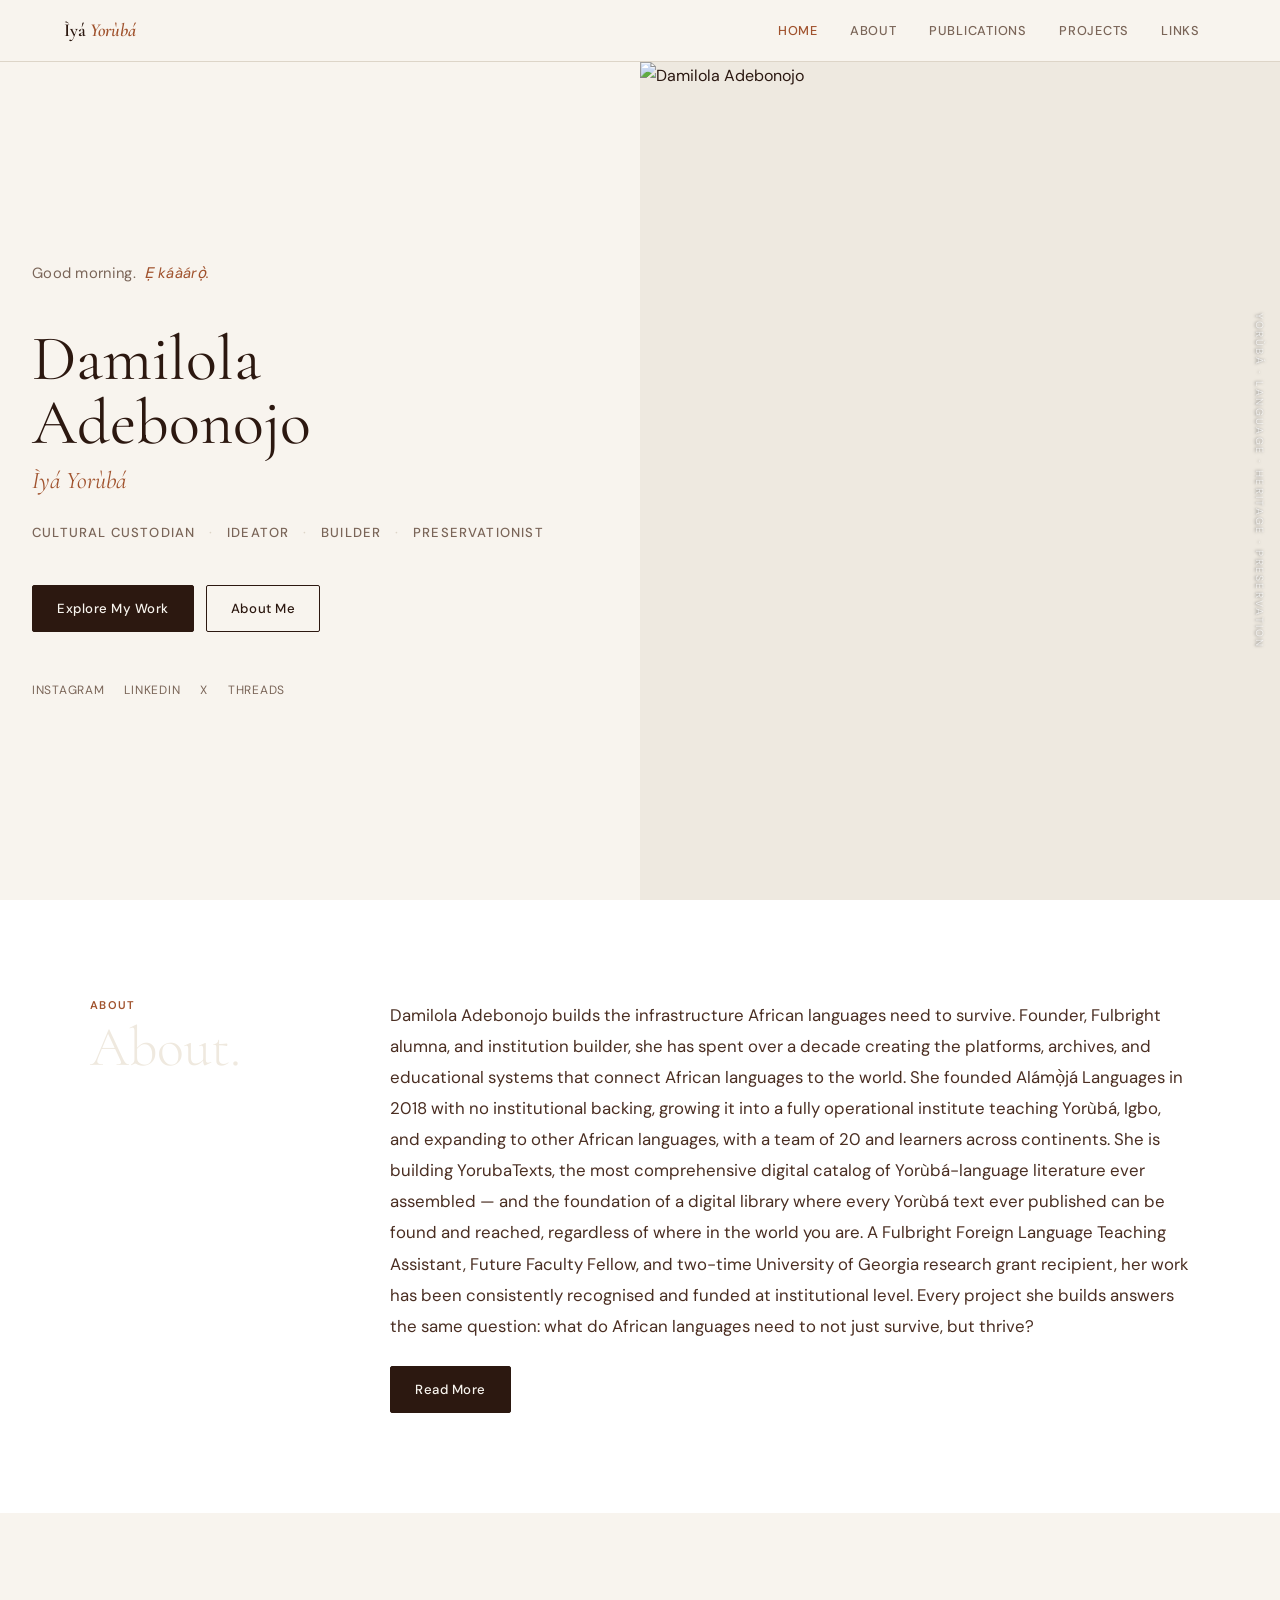
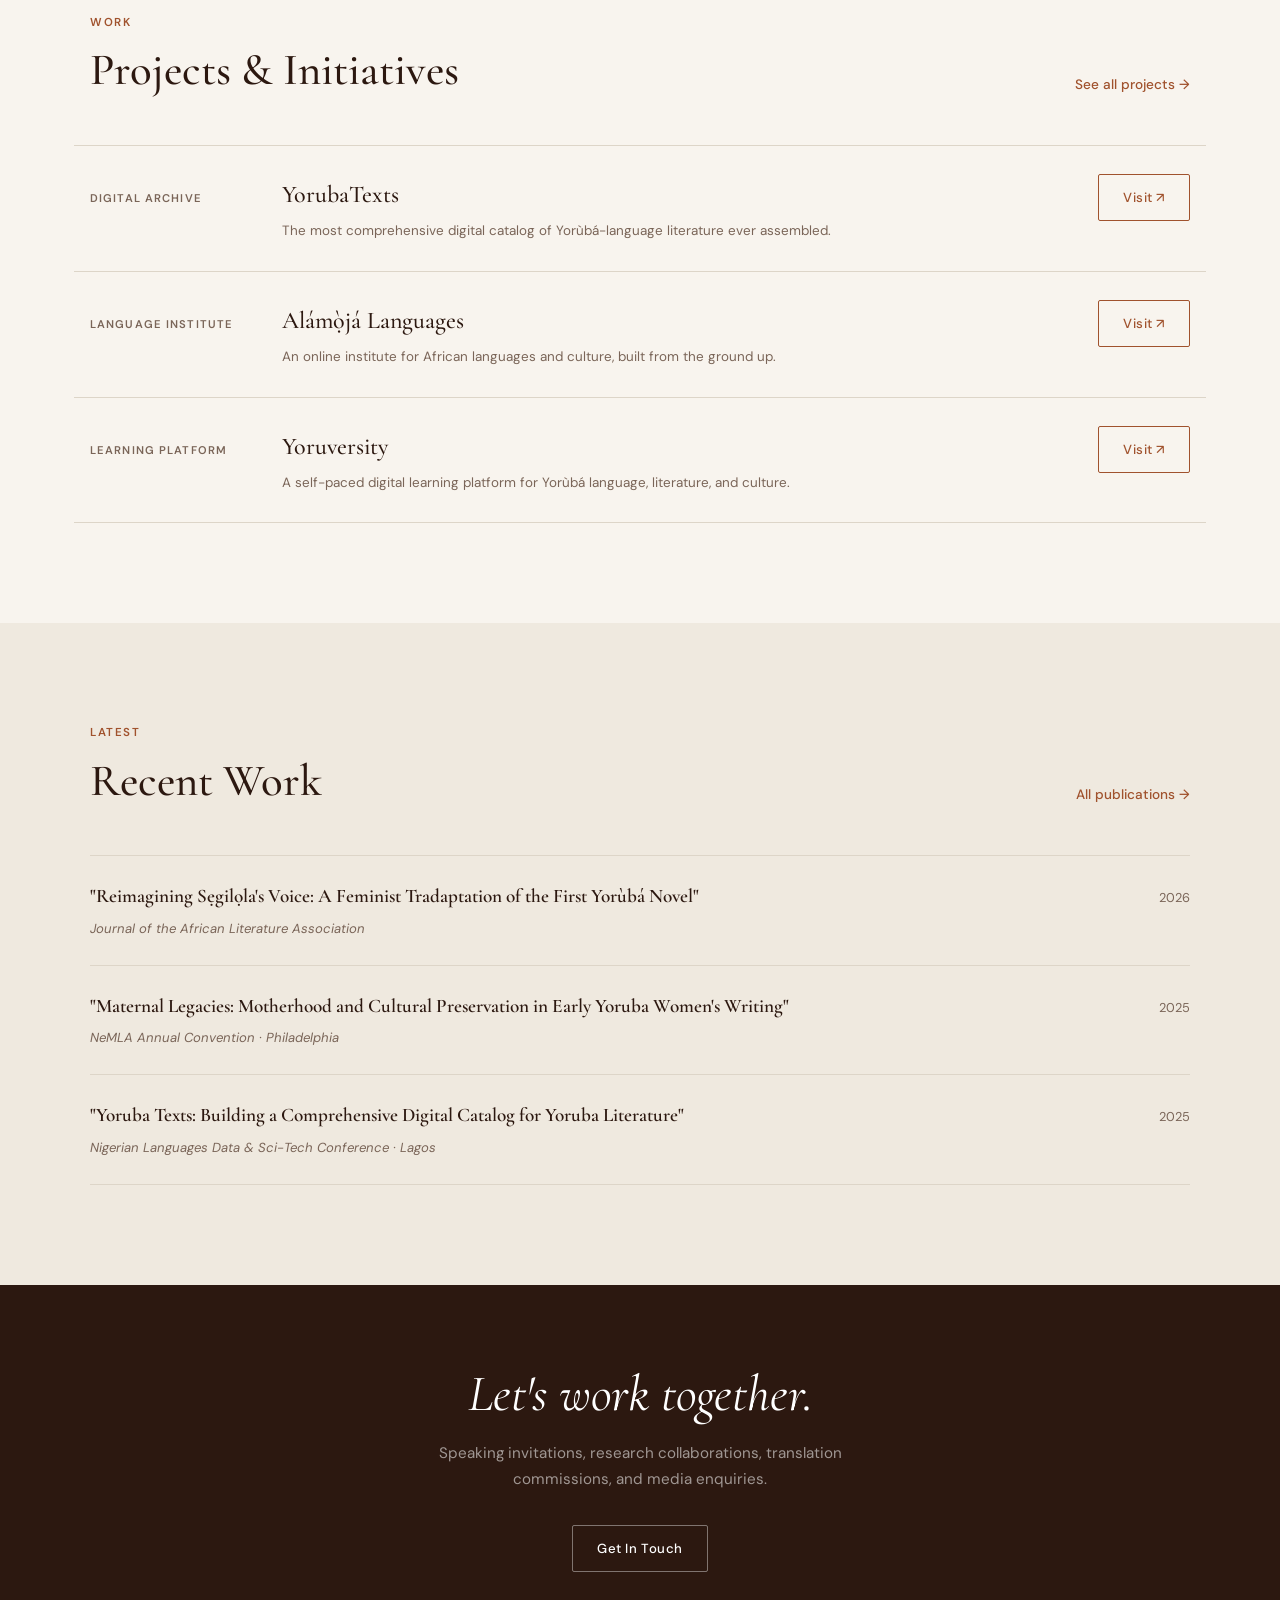
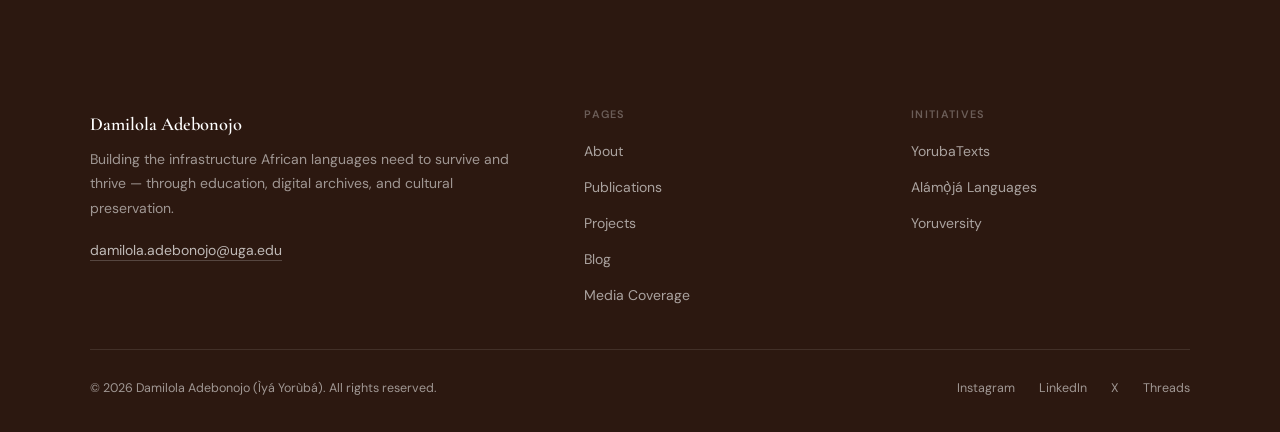
==== commit 847a205b: "Add files via upload" ====
--- a/index.html
+++ b/index.html
@@ -3,8 +3,46 @@
 <head>
 <meta charset="UTF-8"/>
 <meta name="viewport" content="width=device-width,initial-scale=1"/>
-<title>Ìyá Yorùbá — Damilola Adebonojo</title>
+<title>Ìyá Yorùbá — Damilola Adebonojo | Cultural Custodian & Language Educator</title>
+<meta name="description" content="Damilola Adebonojo (Ìyá Yorùbá) builds the infrastructure African languages need to survive. Founder of Alámọ̀já Languages, Fulbright alumna, and creator of YorubaTexts."/>
+<meta name="robots" content="index, follow"/>
+<meta property="og:title" content="Ìyá Yorùbá — Damilola Adebonojo | Cultural Custodian & Language Educator"/>
+<meta property="og:description" content="Damilola Adebonojo (Ìyá Yorùbá) builds the infrastructure African languages need to survive. Founder of Alámọ̀já Languages, Fulbright alumna, and creator of YorubaTexts."/>
+<meta property="og:type" content="website"/>
+<meta property="og:url" content="https://iyayoruba.com/"/>
+<meta property="og:image" content="https://iyayoruba.com/og-image.jpg"/>
+<meta property="og:site_name" content="Ìyá Yorùbá"/>
+<meta name="twitter:card" content="summary_large_image"/>
+<meta name="twitter:site" content="@iyayoruba"/>
+<meta name="twitter:title" content="Ìyá Yorùbá — Damilola Adebonojo | Cultural Custodian & Language Educator"/>
+<meta name="twitter:description" content="Damilola Adebonojo (Ìyá Yorùbá) builds the infrastructure African languages need to survive. Founder of Alámọ̀já Languages, Fulbright alumna, and creator of YorubaTexts."/>
+<link rel="canonical" href="https://iyayoruba.com/"/>
 <link rel="stylesheet" href="style.css"/>
+<script type="application/ld+json">
+{
+  "@context": "https://schema.org",
+  "@type": "Person",
+  "name": "Damilola Adebonojo",
+  "alternateName": "Ìyá Yorùbá",
+  "url": "https://iyayoruba.com",
+  "sameAs": [
+    "https://www.linkedin.com/in/iyayoruba/",
+    "https://www.instagram.com/iya_yoruba/",
+    "https://www.x.com/iyayoruba"
+  ],
+  "jobTitle": "Language Educator, Cultural Custodian, Researcher",
+  "worksFor": {
+    "@type": "Organization",
+    "name": "University of Georgia"
+  },
+  "alumniOf": {
+    "@type": "Organization",
+    "name": "Lagos State University"
+  },
+  "knowsLanguage": ["Yoruba", "English", "Swahili"],
+  "description": "Damilola Adebonojo builds the infrastructure African languages need to survive — through education, digital archives, and cultural preservation."
+}
+</script>
 </head>
 <body class="page">
 <nav class="nav">
@@ -50,8 +88,10 @@
   <div class="hero-left">
     <p class="hero-greeting" id="greeting">Good morning. &nbsp;<em>Ẹ káàárọ̀.</em></p>
     <h1 class="hero-name reveal">Damilola<br>Adebonojo</h1>
-    <p class="hero-alias reveal reveal-delay-1"><span id="hero-alias-text">Ìyá Yorùbá</span></p>
-    <p class="hero-roles reveal reveal-delay-2"><span id="hero-roles-text">Cultural Custodian · Ideator · Builder · Preservationist</span></p>
+    <p class="hero-alias reveal reveal-delay-1">Ìyá Yorùbá</p>
+    <p class="hero-roles reveal reveal-delay-2">
+      Cultural Custodian <span>·</span> Ideator <span>·</span> Builder <span>·</span> Preservationist
+    </p>
     <div class="hero-ctas reveal reveal-delay-3">
       <a href="projects.html" class="btn btn-dark">Explore My Work</a>
       <a href="about.html" class="btn btn-outline">About Me</a>
@@ -65,7 +105,7 @@
   </div>
   <div class="hero-right">
     <img id="hero-photo" src="" alt="Damilola Adebonojo" class="hero-photo"/>
-    <span class="hero-vertical" id="hero-vertical-text">Yorùbá · Language · Heritage · Preservation</span>
+    <span class="hero-vertical">Yorùbá · Language · Heritage · Preservation</span>
   </div>
 </section>
 
@@ -147,16 +187,16 @@
 </section>
 
 <section class="contact-strip">
-  <h2 id="contact-strip-heading">Let's work together.</h2>
-  <p id="contact-strip-text">Speaking invitations, research collaborations, translation commissions, and media enquiries.</p>
-  <a id="contact-strip-btn" href="mailto:damilola.adebonojo@uga.edu" class="btn btn-outline">Get In Touch</a>
+  <h2>Let's work together.</h2>
+  <p>Speaking invitations, research collaborations, translation commissions, and media enquiries.</p>
+  <a href="mailto:damilola.adebonojo@uga.edu" class="btn btn-outline">Get In Touch</a>
 </section>
 </main>
 <footer>
   <div class="footer-inner">
     <div>
       <p class="footer-name">Damilola Adebonojo</p>
-      <p class="footer-tagline"><span id="footer-tagline-text">Building the infrastructure African languages need to survive and thrive — through education, digital archives, and cultural preservation.</span></p>
+      <p class="footer-tagline">Building the infrastructure African languages need to survive and thrive — through education, digital archives, and cultural preservation.</p>
       <p class="footer-email"><a href="mailto:damilola.adebonojo@uga.edu">damilola.adebonojo@uga.edu</a></p>
     </div>
     <div class="footer-col">
@@ -191,4 +231,4 @@
 <script src="supabase-loader.js"></script>
 <script src="main.js"></script>
 </body>
-</html>
+</html>
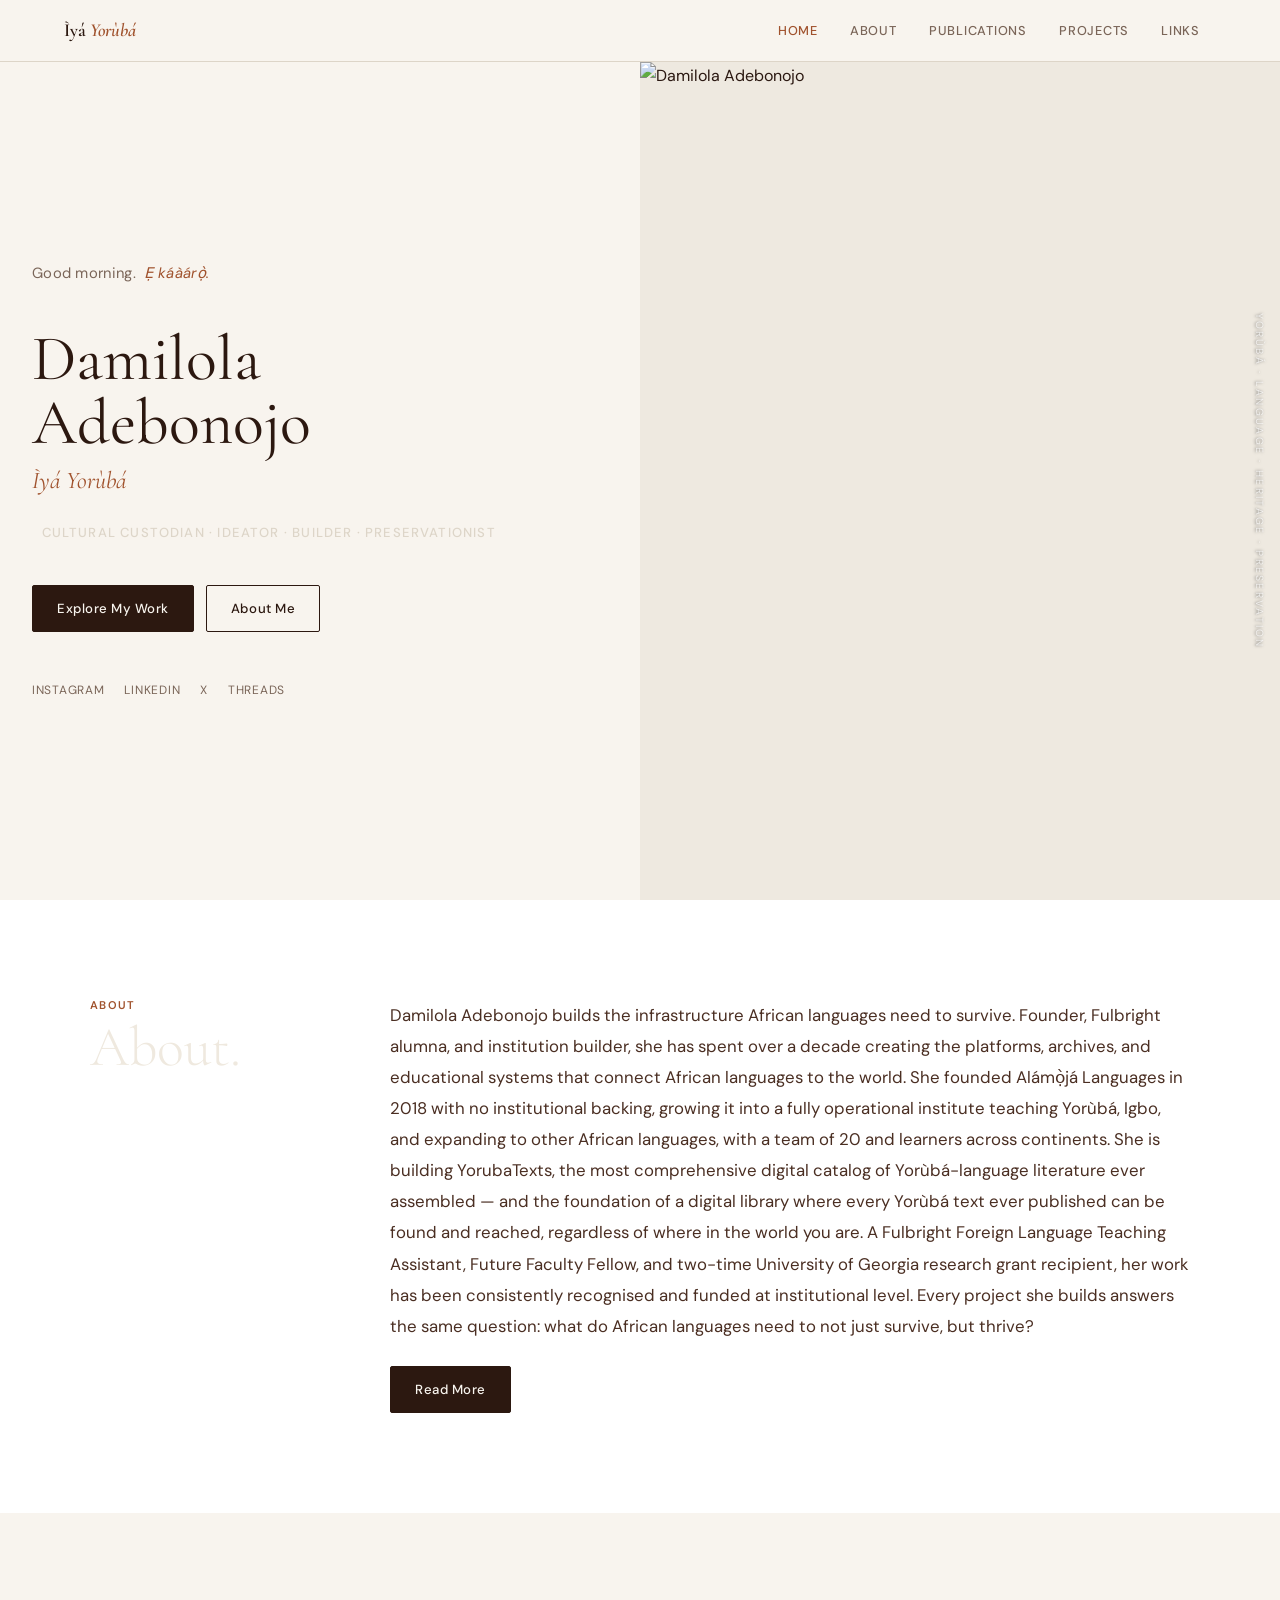
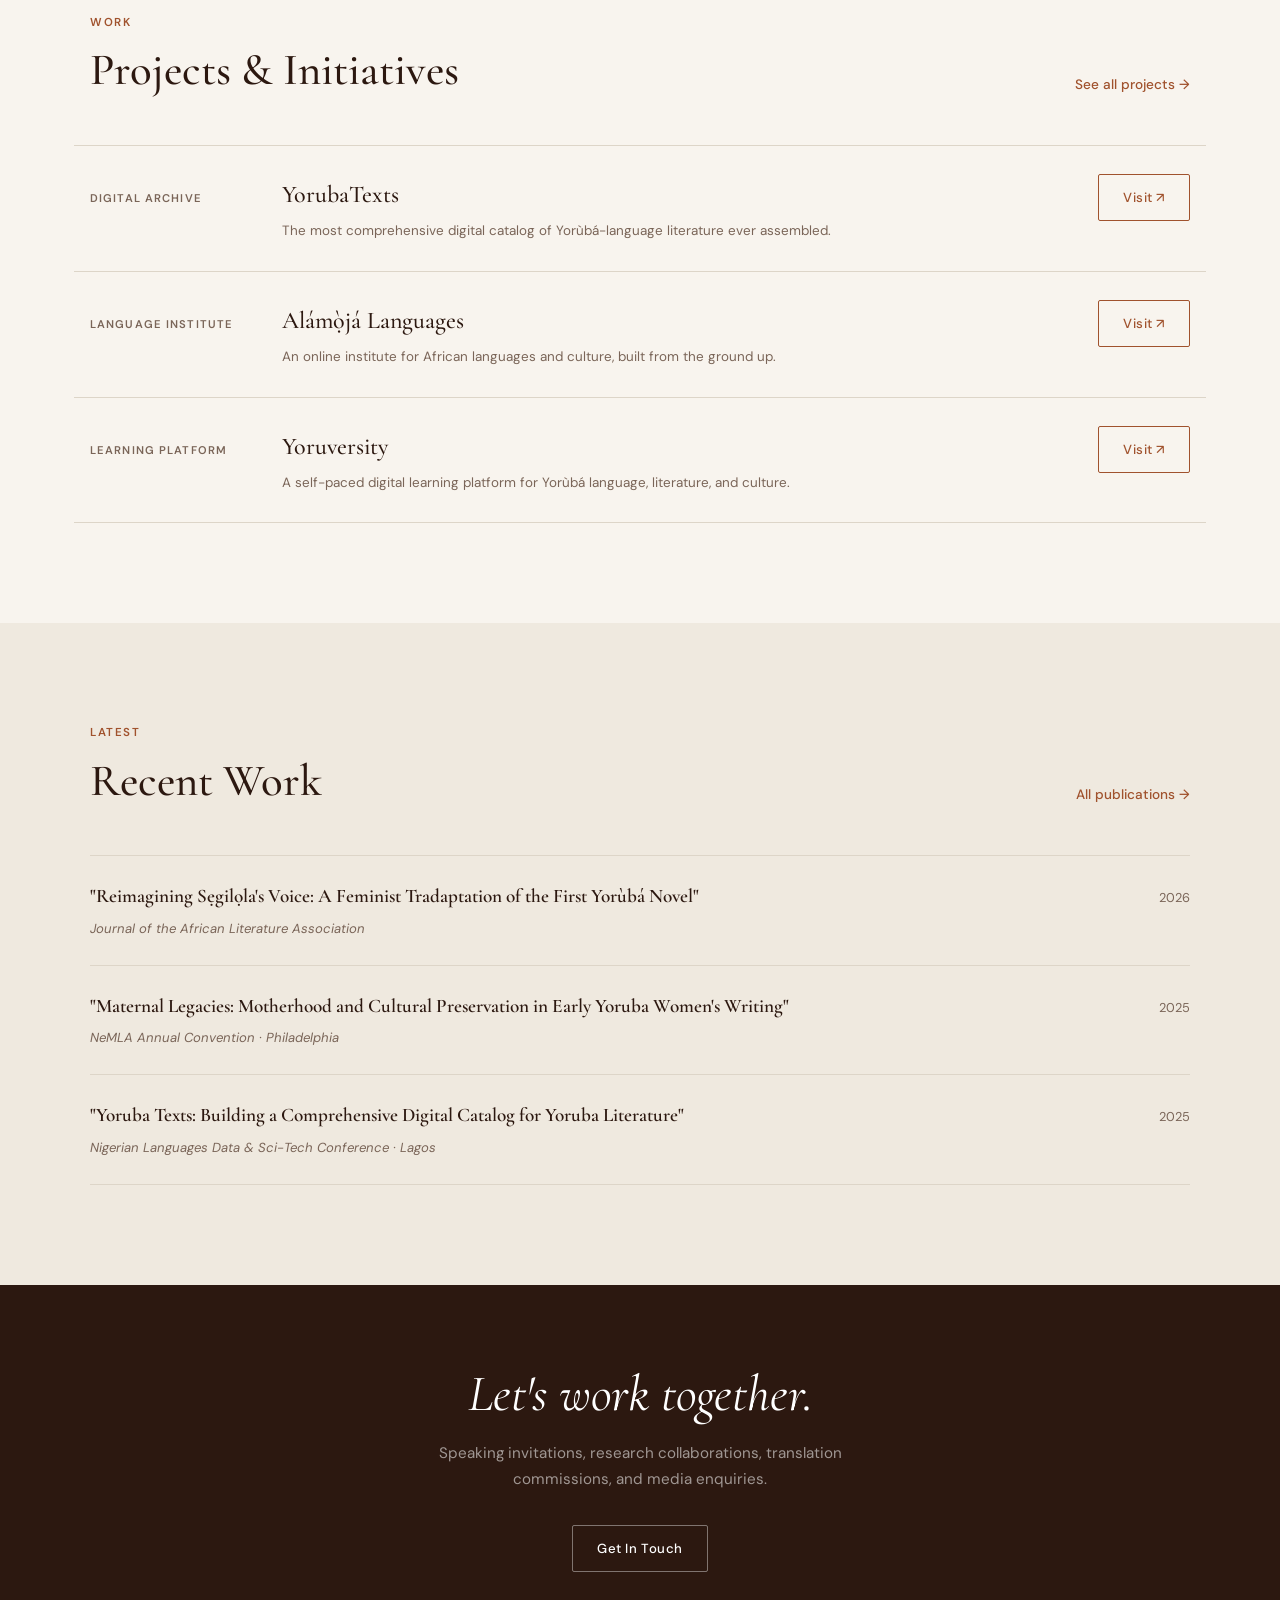
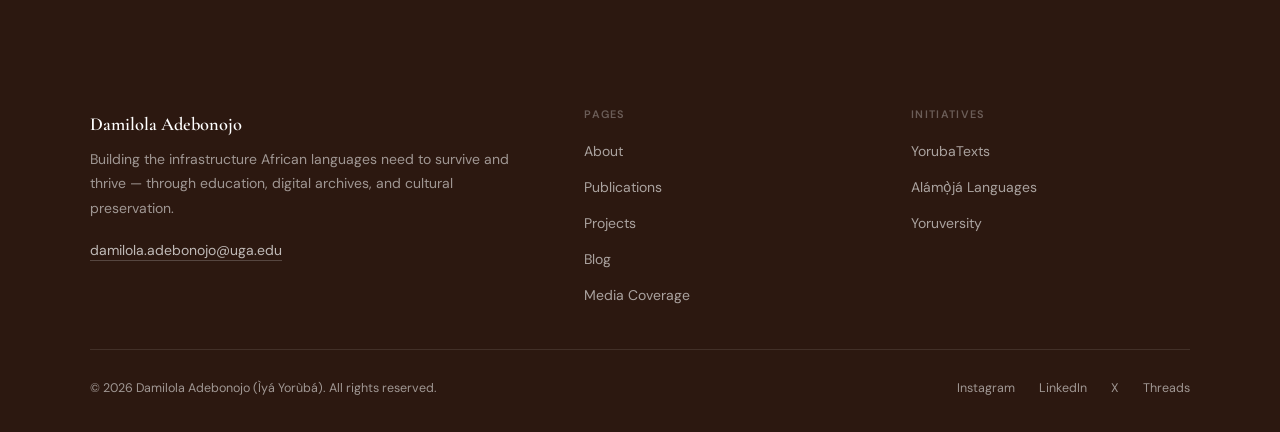
==== commit c88e100c: "Revert "Add files via upload" This reverts commit 847a205bb2a8b22816d106aa3e1e624aee7cd404." ====
--- a/index.html
+++ b/index.html
@@ -3,46 +3,8 @@
 <head>
 <meta charset="UTF-8"/>
 <meta name="viewport" content="width=device-width,initial-scale=1"/>
-<title>Ìyá Yorùbá — Damilola Adebonojo | Cultural Custodian & Language Educator</title>
-<meta name="description" content="Damilola Adebonojo (Ìyá Yorùbá) builds the infrastructure African languages need to survive. Founder of Alámọ̀já Languages, Fulbright alumna, and creator of YorubaTexts."/>
-<meta name="robots" content="index, follow"/>
-<meta property="og:title" content="Ìyá Yorùbá — Damilola Adebonojo | Cultural Custodian & Language Educator"/>
-<meta property="og:description" content="Damilola Adebonojo (Ìyá Yorùbá) builds the infrastructure African languages need to survive. Founder of Alámọ̀já Languages, Fulbright alumna, and creator of YorubaTexts."/>
-<meta property="og:type" content="website"/>
-<meta property="og:url" content="https://iyayoruba.com/"/>
-<meta property="og:image" content="https://iyayoruba.com/og-image.jpg"/>
-<meta property="og:site_name" content="Ìyá Yorùbá"/>
-<meta name="twitter:card" content="summary_large_image"/>
-<meta name="twitter:site" content="@iyayoruba"/>
-<meta name="twitter:title" content="Ìyá Yorùbá — Damilola Adebonojo | Cultural Custodian & Language Educator"/>
-<meta name="twitter:description" content="Damilola Adebonojo (Ìyá Yorùbá) builds the infrastructure African languages need to survive. Founder of Alámọ̀já Languages, Fulbright alumna, and creator of YorubaTexts."/>
-<link rel="canonical" href="https://iyayoruba.com/"/>
+<title>Ìyá Yorùbá — Damilola Adebonojo</title>
 <link rel="stylesheet" href="style.css"/>
-<script type="application/ld+json">
-{
-  "@context": "https://schema.org",
-  "@type": "Person",
-  "name": "Damilola Adebonojo",
-  "alternateName": "Ìyá Yorùbá",
-  "url": "https://iyayoruba.com",
-  "sameAs": [
-    "https://www.linkedin.com/in/iyayoruba/",
-    "https://www.instagram.com/iya_yoruba/",
-    "https://www.x.com/iyayoruba"
-  ],
-  "jobTitle": "Language Educator, Cultural Custodian, Researcher",
-  "worksFor": {
-    "@type": "Organization",
-    "name": "University of Georgia"
-  },
-  "alumniOf": {
-    "@type": "Organization",
-    "name": "Lagos State University"
-  },
-  "knowsLanguage": ["Yoruba", "English", "Swahili"],
-  "description": "Damilola Adebonojo builds the infrastructure African languages need to survive — through education, digital archives, and cultural preservation."
-}
-</script>
 </head>
 <body class="page">
 <nav class="nav">
@@ -88,10 +50,8 @@
   <div class="hero-left">
     <p class="hero-greeting" id="greeting">Good morning. &nbsp;<em>Ẹ káàárọ̀.</em></p>
     <h1 class="hero-name reveal">Damilola<br>Adebonojo</h1>
-    <p class="hero-alias reveal reveal-delay-1">Ìyá Yorùbá</p>
-    <p class="hero-roles reveal reveal-delay-2">
-      Cultural Custodian <span>·</span> Ideator <span>·</span> Builder <span>·</span> Preservationist
-    </p>
+    <p class="hero-alias reveal reveal-delay-1"><span id="hero-alias-text">Ìyá Yorùbá</span></p>
+    <p class="hero-roles reveal reveal-delay-2"><span id="hero-roles-text">Cultural Custodian · Ideator · Builder · Preservationist</span></p>
     <div class="hero-ctas reveal reveal-delay-3">
       <a href="projects.html" class="btn btn-dark">Explore My Work</a>
       <a href="about.html" class="btn btn-outline">About Me</a>
@@ -105,7 +65,7 @@
   </div>
   <div class="hero-right">
     <img id="hero-photo" src="" alt="Damilola Adebonojo" class="hero-photo"/>
-    <span class="hero-vertical">Yorùbá · Language · Heritage · Preservation</span>
+    <span class="hero-vertical" id="hero-vertical-text">Yorùbá · Language · Heritage · Preservation</span>
   </div>
 </section>
 
@@ -187,16 +147,16 @@
 </section>
 
 <section class="contact-strip">
-  <h2>Let's work together.</h2>
-  <p>Speaking invitations, research collaborations, translation commissions, and media enquiries.</p>
-  <a href="mailto:damilola.adebonojo@uga.edu" class="btn btn-outline">Get In Touch</a>
+  <h2 id="contact-strip-heading">Let's work together.</h2>
+  <p id="contact-strip-text">Speaking invitations, research collaborations, translation commissions, and media enquiries.</p>
+  <a id="contact-strip-btn" href="mailto:damilola.adebonojo@uga.edu" class="btn btn-outline">Get In Touch</a>
 </section>
 </main>
 <footer>
   <div class="footer-inner">
     <div>
       <p class="footer-name">Damilola Adebonojo</p>
-      <p class="footer-tagline">Building the infrastructure African languages need to survive and thrive — through education, digital archives, and cultural preservation.</p>
+      <p class="footer-tagline"><span id="footer-tagline-text">Building the infrastructure African languages need to survive and thrive — through education, digital archives, and cultural preservation.</span></p>
       <p class="footer-email"><a href="mailto:damilola.adebonojo@uga.edu">damilola.adebonojo@uga.edu</a></p>
     </div>
     <div class="footer-col">
@@ -231,4 +191,4 @@
 <script src="supabase-loader.js"></script>
 <script src="main.js"></script>
 </body>
-</html>+</html>
